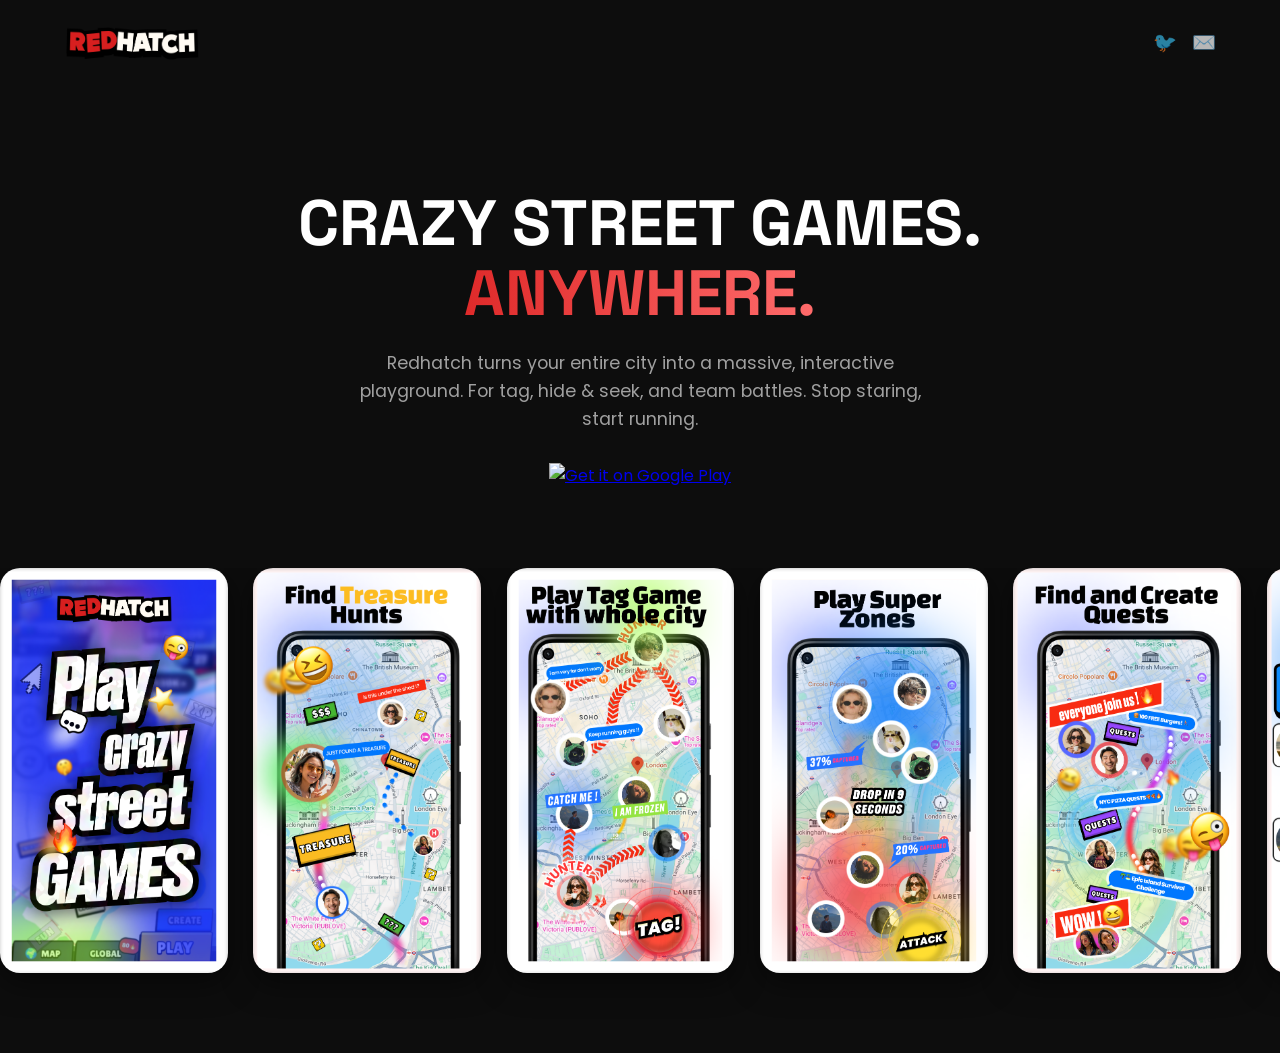
==== index.html @ 0e88480d "better" ====
<!DOCTYPE html>
<html lang="en">
<head>
  <meta charset="UTF-8">
  <meta name="viewport" content="width=device-width, initial-scale=1.0">
  
  <title>Redhatch: Grand Street MMORPG</title>
  <meta name="description" content="Redhatch turns your entire city into a massive, interactive playground. The ultimate Grand Street MMORPG for tag, hide & seek, and team battles.">
  
  <link rel="icon" type="image/png" href="logo.png">
  <link rel="stylesheet" href="style.css">
  
  <link href="https://fonts.googleapis.com/css2?family=Poppins:wght@600;800&family=Space+Grotesk:wght@700&display=swap" rel="stylesheet">
</head>
<body>

  <nav class="navbar">
    <a href="/" class="logo">
      <img src="top-logo.png" alt="Redhatch Logo" class="brand-logo">
    </a>
    <div class="nav-icons">
        <span>🐦</span> <span>✉️</span>
    </div>
  </nav>

  <header class="hero">
    <h1>CRAZY STREET GAMES.<br><span>ANYWHERE.</span></h1>
    <p>Redhatch turns your entire city into a massive, interactive playground. For tag, hide & seek, and team battles. Stop staring, start running.</p>
    
    <div class="cta-container">
      <a href="https://play.google.com/store/apps/details?id=cloud.blamegame.android" target="_blank" class="play-store-link">
        <img src="https://play.google.com/intl/en_us/badges/static/images/badges/en_badge_web_generic.png" alt="Get it on Google Play" class="play-store-img">
      </a>
    </div>
  </header>

  <section class="features-row-container">
    <div class="features-row">
      <img src="screenshot1.png" alt="Feature 1" class="app-card-img">
      <img src="screenshot2.png" alt="Feature 2" class="app-card-img">
      <img src="screenshot3.png" alt="Feature 3" class="app-card-img">
      <img src="screenshot4.png" alt="Feature 4" class="app-card-img">
      <img src="screenshot5.png" alt="Feature 5" class="app-card-img">
      <img src="screenshot6.png" alt="Feature 6" class="app-card-img">
      <img src="screenshot7.png" alt="Feature 7" class="app-card-img">
    </div>
  </section>

</body>
</html>
---- style.css ----
/* Base Styles */
body {
  margin: 0;
  padding: 0;
  font-family: "Poppins", sans-serif;
  background-color: #0d0d0d;
  color: #ffffff;
  overflow-x: hidden;
}

/* Navbar */
.navbar {
  display: flex;
  justify-content: space-between;
  align-items: center;
  padding: 20px 5%;
  max-width: 1200px;
  margin: 0 auto;
}

.logo {
  display: block;
  text-decoration: none;
}

.brand-logo {
  height: 45px; 
  width: auto;  
  display: block;
}

.nav-icons {
    display: flex;
    gap: 15px;
    opacity: 0.7;
    font-size: 1.2rem;
}

/* Hero Section */
.hero {
  text-align: center;
  padding: 60px 5% 40px; 
  max-width: 800px;
  margin: 0 auto;
}

.hero h1 {
  font-family: 'Space Grotesk', sans-serif;
  font-size: clamp(2rem, 5vw, 4rem); 
  line-height: 1.1;
  margin-bottom: 20px;
  text-transform: uppercase;
}

.hero h1 span {
  background: linear-gradient(90deg, #df2a2a, #ff6b6b);
  -webkit-background-clip: text;
  -webkit-text-fill-color: transparent;
}

.hero p {
  font-size: 1.1rem;
  color: #a0a0a0;
  line-height: 1.6;
  margin-bottom: 30px;
  max-width: 600px;
  margin-left: auto;
  margin-right: auto;
}

/* Play Store Button */
.play-store-link {
  display: inline-block;
}

.play-store-img {
  height: 65px; /* Slightly larger to account for the built-in padding on the Google PNG */
  width: auto;
  transition: transform 0.2s ease;
  display: block;
}

.play-store-link:hover .play-store-img {
  transform: scale(1.05);
}

/* --- FLUSH LEFT ROW CONTAINER --- */
.features-row-container {
  width: 100vw;
  padding-bottom: 80px;
  overflow-x: auto;
  -webkit-overflow-scrolling: touch; 
}

/* The horizontal track */
.features-row {
  display: flex;
  flex-wrap: nowrap; 
  align-items: center; 
  gap: clamp(15px, 2vw, 30px); 
  padding: 0 20px 0 0; 
  width: fit-content; 
  margin: 0; 
}

/* Dynamic Image Scaling */
.app-card-img {
  height: clamp(280px, 45vh, 500px); 
  width: auto; 
  flex-shrink: 0; 
  display: block;
  border-radius: 20px; 
  object-fit: contain; 
  transition: transform 0.2s ease;
  cursor: pointer;
  box-shadow: 0 10px 30px rgba(0, 0, 0, 0.5);
}

.app-card-img:hover {
  transform: translateY(-5px); 
}

/* Mobile Adjustments */
@media (max-width: 768px) {
  .brand-logo {
    height: 42px; /* FIX: Much larger on mobile so it stays highly visible */
  }
  .hero {
    padding: 40px 5% 30px;
  }
  .play-store-img {
    height: 55px; /* Keeps the button large and legible on phones */
  }
}
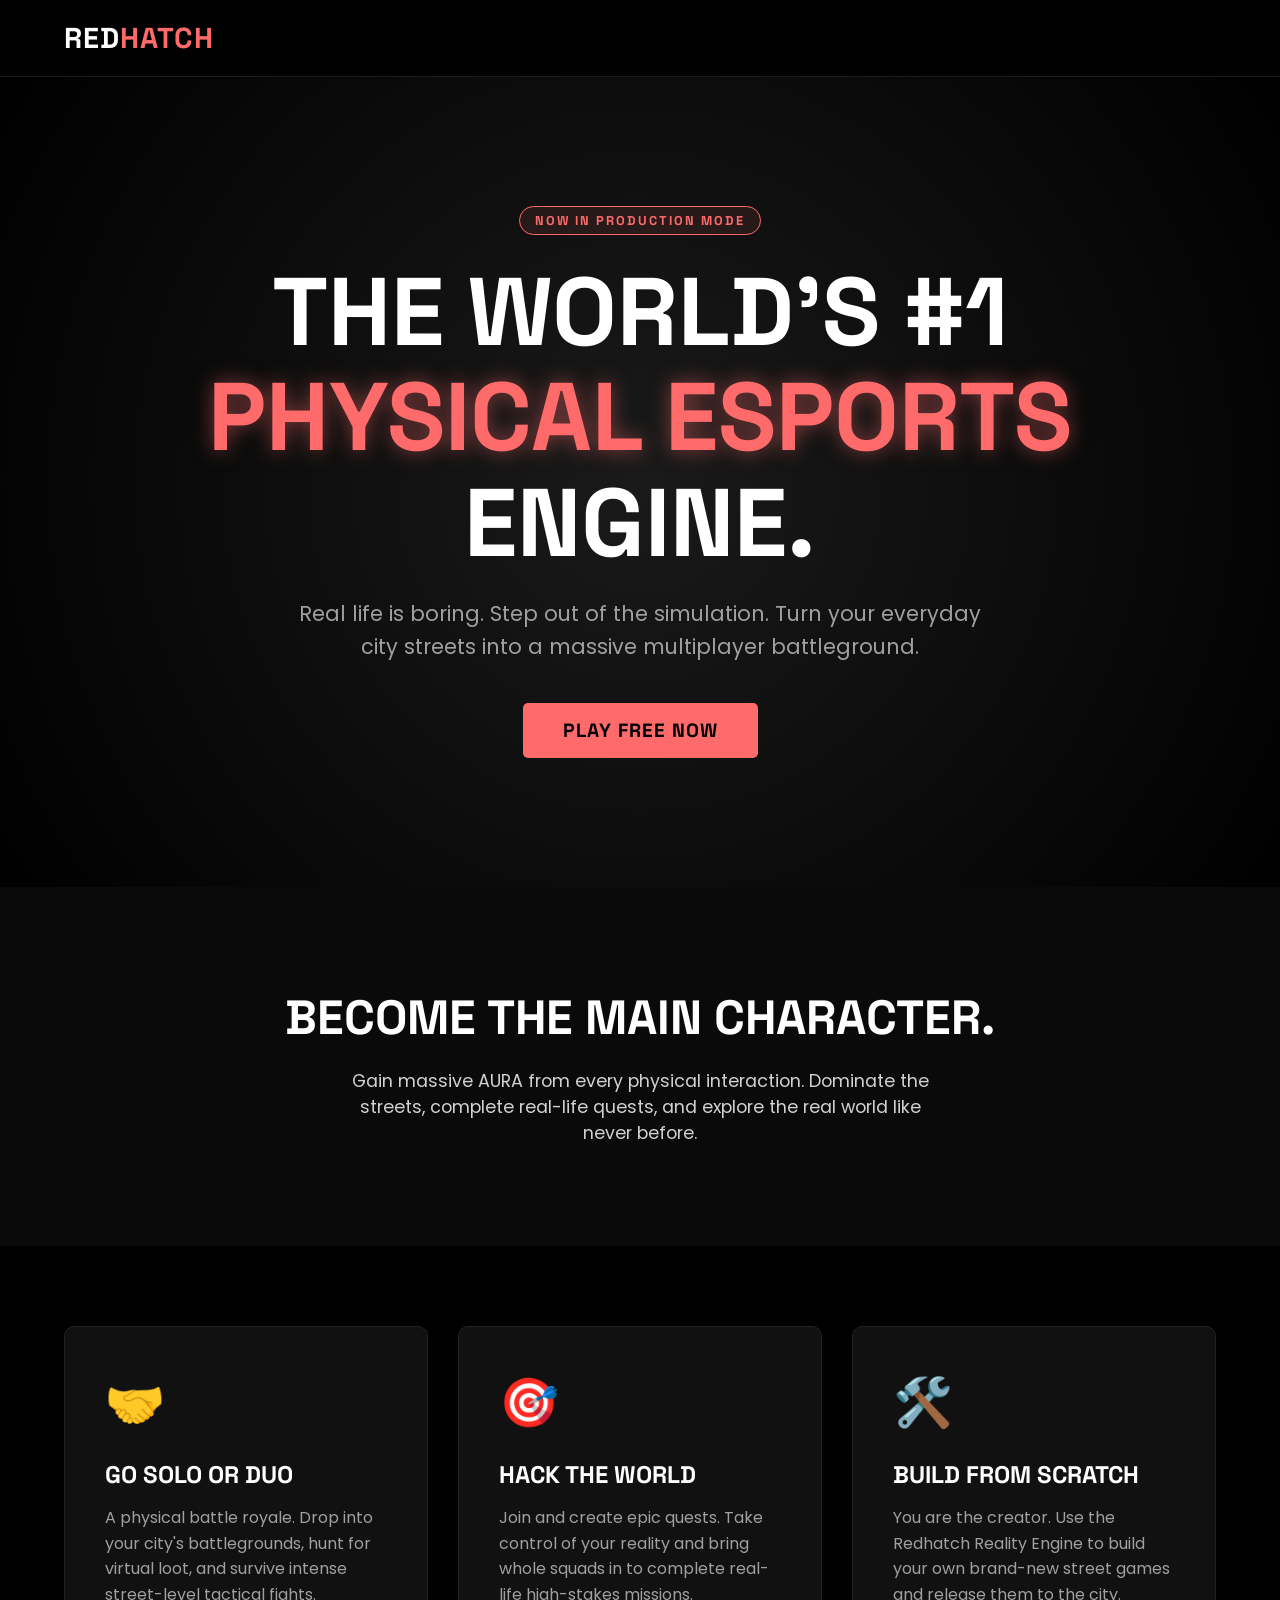
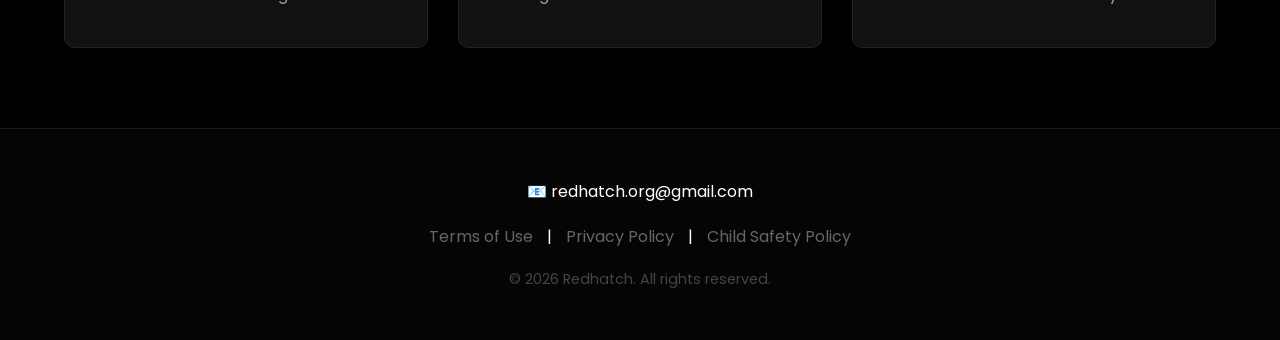
==== commit 8d779d09: "updated stuff" ====
--- a/index.html
+++ b/index.html
@@ -3,48 +3,79 @@
 <head>
   <meta charset="UTF-8">
   <meta name="viewport" content="width=device-width, initial-scale=1.0">
-  
-  <title>Redhatch: Grand Street MMORPG</title>
-  <meta name="description" content="Redhatch turns your entire city into a massive, interactive playground. The ultimate Grand Street MMORPG for tag, hide & seek, and team battles.">
-  
+  <title>Redhatch | The #1 Physical Esports Engine</title>
   <link rel="icon" type="image/png" href="logo.png">
   <link rel="stylesheet" href="style.css">
-  
-  <link href="https://fonts.googleapis.com/css2?family=Poppins:wght@600;800&family=Space+Grotesk:wght@700&display=swap" rel="stylesheet">
+  <link href="https://fonts.googleapis.com/css2?family=Poppins:wght@400;600;800&family=Space+Grotesk:wght@700;800&display=swap" rel="stylesheet">
 </head>
 <body>
 
+  <!-- Navigation -->
   <nav class="navbar">
-    <a href="/" class="logo">
-      <img src="top-logo.png" alt="Redhatch Logo" class="brand-logo">
+    <a href="index.html" class="logo">
+      RED<span>HATCH</span>
+      <!-- <img src="top-logo.png" alt="Redhatch Logo" class="brand-logo"> -->
     </a>
-    <div class="nav-icons">
-        <span>🐦</span> <span>✉️</span>
-    </div>
   </nav>
 
-  <header class="hero">
-    <h1>CRAZY STREET GAMES.<br><span>ANYWHERE.</span></h1>
-    <p>Redhatch turns your entire city into a massive, interactive playground. For tag, hide & seek, and team battles. Stop staring, start running.</p>
-    
-    <div class="cta-container">
-      <a href="https://play.google.com/store/apps/details?id=cloud.blamegame.android" target="_blank" class="play-store-link">
-        <img src="https://play.google.com/intl/en_us/badges/static/images/badges/en_badge_web_generic.png" alt="Get it on Google Play" class="play-store-img">
-      </a>
+  <!-- HERO SECTION: Massive Impact -->
+  <header class="hero-section">
+    <div class="hero-content">
+      <div class="badge">NOW IN PRODUCTION MODE</div>
+      <h1 class="glitch-text">THE WORLD'S #1<br><span class="highlight">PHYSICAL ESPORTS</span> ENGINE.</h1>
+      <p class="hero-subtext">Real life is boring. Step out of the simulation. Turn your everyday city streets into a massive multiplayer battleground.</p>
+      
+      <div class="cta-group">
+        <a href="#download" class="btn-primary">PLAY FREE NOW</a>
+      </div>
     </div>
   </header>
 
-  <section class="features-row-container">
-    <div class="features-row">
-      <img src="screenshot1.png" alt="Feature 1" class="app-card-img">
-      <img src="screenshot2.png" alt="Feature 2" class="app-card-img">
-      <img src="screenshot3.png" alt="Feature 3" class="app-card-img">
-      <img src="screenshot4.png" alt="Feature 4" class="app-card-img">
-      <img src="screenshot5.png" alt="Feature 5" class="app-card-img">
-      <img src="screenshot6.png" alt="Feature 6" class="app-card-img">
-      <img src="screenshot7.png" alt="Feature 7" class="app-card-img">
+  <!-- THE HOOK: Main Character Energy -->
+  <section class="aura-section">
+    <div class="container">
+      <h2>BECOME THE MAIN CHARACTER.</h2>
+      <p>Gain massive AURA from every physical interaction. Dominate the streets, complete real-life quests, and explore the real world like never before.</p>
     </div>
   </section>
 
+  <!-- FEATURES GRID -->
+  <section class="features-section">
+    <div class="container grid-layout">
+      
+      <div class="feature-card">
+        <div class="icon">🤝</div>
+        <h3>GO SOLO OR DUO</h3>
+        <p>A physical battle royale. Drop into your city's battlegrounds, hunt for virtual loot, and survive intense street-level tactical fights.</p>
+      </div>
+
+      <div class="feature-card">
+        <div class="icon">🎯</div>
+        <h3>HACK THE WORLD</h3>
+        <p>Join and create epic quests. Take control of your reality and bring whole squads in to complete real-life high-stakes missions.</p>
+      </div>
+
+      <div class="feature-card">
+        <div class="icon">🛠️</div>
+        <h3>BUILD FROM SCRATCH</h3>
+        <p>You are the creator. Use the Redhatch Reality Engine to build your own brand-new street games and release them to the city.</p>
+      </div>
+
+    </div>
+  </section>
+  
+  <!-- Footer -->
+  <footer class="site-footer">
+    <div class="container">
+      <p>📧 redhatch.org@gmail.com</p>
+      <div class="footer-links">
+        <a href="terms.html">Terms of Use</a> | 
+        <a href="privacy.html">Privacy Policy</a> | 
+        <a href="csae.html">Child Safety Policy</a>
+      </div>
+      <p class="copyright">© 2026 Redhatch. All rights reserved.</p>
+    </div>
+  </footer>
+
 </body>
 </html>
--- a/style.css
+++ b/style.css
@@ -1,134 +1,262 @@
-/* Base Styles */
-body {
+/* --- GLOBAL RESETS & FONTS --- */
+* {
   margin: 0;
   padding: 0;
-  font-family: "Poppins", sans-serif;
-  background-color: #0d0d0d;
-  color: #ffffff;
+  box-sizing: border-box;
+}
+
+body {
+  background-color: #050505;
+  color: #fff;
+  font-family: 'Poppins', sans-serif;
   overflow-x: hidden;
 }
 
-/* Navbar */
+.container {
+  max-width: 1200px;
+  margin: 0 auto;
+}
+
+/* --- NAVBAR --- */
 .navbar {
+  padding: 20px 5%;
   display: flex;
   justify-content: space-between;
   align-items: center;
-  padding: 20px 5%;
-  max-width: 1200px;
+  background: #000;
+  border-bottom: 1px solid #1a1a1a;
+}
+
+.logo {
+  color: #fff;
+  font-size: 1.8rem;
+  font-family: 'Space Grotesk', sans-serif;
+  text-decoration: none;
+  font-weight: 800;
+  letter-spacing: 1px;
+}
+
+.logo span {
+  color: #ff6b6b;
+}
+
+/* --- HERO SECTION --- */
+.hero-section {
+  min-height: 90vh;
+  display: flex;
+  align-items: center;
+  justify-content: center;
+  text-align: center;
+  padding: 60px 5%;
+  background: radial-gradient(circle at center, #1a1a1a 0%, #000000 100%);
+}
+
+.badge {
+  display: inline-block;
+  background: rgba(255, 107, 107, 0.1);
+  color: #ff6b6b;
+  border: 1px solid #ff6b6b;
+  padding: 5px 15px;
+  border-radius: 50px;
+  font-size: 0.8rem;
+  font-family: 'Space Grotesk', sans-serif;
+  letter-spacing: 2px;
+  margin-bottom: 25px;
+  font-weight: 700;
+}
+
+.glitch-text {
+  font-family: 'Space Grotesk', sans-serif;
+  font-size: clamp(3rem, 8vw, 6rem);
+  font-weight: 800;
+  color: #ffffff;
+  line-height: 1.1;
+  margin-bottom: 20px;
+  text-transform: uppercase;
+}
+
+.highlight {
+  color: #ff6b6b;
+  text-shadow: 0 0 20px rgba(255, 107, 107, 0.5);
+}
+
+.hero-subtext {
+  font-size: clamp(1rem, 2vw, 1.3rem);
+  color: #a0a0a0;
+  max-width: 700px;
+  margin: 0 auto 40px auto;
+  line-height: 1.6;
+}
+
+/* --- BUTTONS --- */
+.btn-primary {
+  display: inline-block;
+  background: #ff6b6b;
+  color: #000;
+  font-family: 'Space Grotesk', sans-serif;
+  font-weight: 800;
+  font-size: 1.2rem;
+  padding: 15px 40px;
+  text-decoration: none;
+  border-radius: 5px;
+  transition: all 0.3s ease;
+  text-transform: uppercase;
+  letter-spacing: 1px;
+}
+
+.btn-primary:hover {
+  background: #fff;
+  transform: translateY(-3px);
+  box-shadow: 0 10px 20px rgba(255, 107, 107, 0.3);
+}
+
+/* --- AURA SECTION --- */
+.aura-section {
+  text-align: center;
+  padding: 100px 5%;
+  background: #0a0a0a;
+}
+
+.aura-section h2 {
+  font-family: 'Space Grotesk', sans-serif;
+  font-size: clamp(2rem, 4vw, 3rem);
+  color: #fff;
+  margin-bottom: 20px;
+}
+
+.aura-section p {
+  color: #d1d1d1;
+  max-width: 600px;
   margin: 0 auto;
-}
-
-.logo {
-  display: block;
-  text-decoration: none;
-}
-
-.brand-logo {
-  height: 45px; 
-  width: auto;  
-  display: block;
-}
-
-.nav-icons {
-    display: flex;
-    gap: 15px;
-    opacity: 0.7;
-    font-size: 1.2rem;
-}
-
-/* Hero Section */
-.hero {
+  font-size: 1.1rem;
+}
+
+/* --- FEATURES GRID --- */
+.features-section {
+  padding: 80px 5%;
+  background: #000;
+}
+
+.grid-layout {
+  display: grid;
+  grid-template-columns: repeat(auto-fit, minmax(300px, 1fr));
+  gap: 30px;
+}
+
+.feature-card {
+  background: #111;
+  border: 1px solid #222;
+  padding: 40px;
+  border-radius: 10px;
+  transition: border-color 0.3s ease;
+}
+
+.feature-card:hover {
+  border-color: #ff6b6b;
+}
+
+.feature-card .icon {
+  font-size: 3rem;
+  margin-bottom: 20px;
+}
+
+.feature-card h3 {
+  font-family: 'Space Grotesk', sans-serif;
+  color: #fff;
+  font-size: 1.5rem;
+  margin-bottom: 15px;
+}
+
+.feature-card p {
+  color: #a0a0a0;
+  line-height: 1.6;
+}
+
+/* --- FOOTER --- */
+.site-footer {
   text-align: center;
-  padding: 60px 5% 40px; 
+  padding: 50px 5%;
+  background: #050505;
+  border-top: 1px solid #1a1a1a;
+}
+
+.footer-links {
+  margin: 20px 0;
+}
+
+.footer-links a {
+  color: #666;
+  text-decoration: none;
+  margin: 0 10px;
+  transition: color 0.3s ease;
+}
+
+.footer-links a:hover {
+  color: #ff6b6b;
+}
+
+.copyright {
+  color: #444;
+  font-size: 0.9rem;
+}
+
+/* --- LEGAL PAGES SPECIFIC CSS --- */
+.legal-container {
   max-width: 800px;
   margin: 0 auto;
-}
-
-.hero h1 {
-  font-family: 'Space Grotesk', sans-serif;
-  font-size: clamp(2rem, 5vw, 4rem); 
-  line-height: 1.1;
-  margin-bottom: 20px;
-  text-transform: uppercase;
-}
-
-.hero h1 span {
-  background: linear-gradient(90deg, #df2a2a, #ff6b6b);
-  -webkit-background-clip: text;
-  -webkit-text-fill-color: transparent;
-}
-
-.hero p {
-  font-size: 1.1rem;
-  color: #a0a0a0;
-  line-height: 1.6;
+  padding: 60px 5% 100px;
+  color: #d1d1d1;
+  line-height: 1.8;
+}
+
+.legal-container h1 {
+  color: #ffffff;
+  font-family: 'Space Grotesk', sans-serif;
+  font-size: clamp(1.8rem, 4vw, 2.5rem);
+  margin-bottom: 5px;
+}
+
+.legal-container .last-updated {
+  color: #ff6b6b;
+  font-size: 0.9rem;
+  margin-bottom: 40px;
+  font-weight: 600;
+}
+
+.legal-container h2 {
+  color: #ffffff;
+  font-size: 1.5rem;
+  margin-top: 40px;
+  margin-bottom: 15px;
+  border-bottom: 1px solid #222;
+  padding-bottom: 10px;
+}
+
+.legal-container h3 {
+  color: #ffffff;
+  font-size: 1.2rem;
+  margin-top: 25px;
+  margin-bottom: 10px;
+}
+
+.legal-container p {
+  margin-bottom: 20px;
+}
+
+.legal-container ul {
   margin-bottom: 30px;
-  max-width: 600px;
-  margin-left: auto;
-  margin-right: auto;
-}
-
-/* Play Store Button */
-.play-store-link {
-  display: inline-block;
-}
-
-.play-store-img {
-  height: 65px; /* Slightly larger to account for the built-in padding on the Google PNG */
-  width: auto;
-  transition: transform 0.2s ease;
-  display: block;
-}
-
-.play-store-link:hover .play-store-img {
-  transform: scale(1.05);
-}
-
-/* --- FLUSH LEFT ROW CONTAINER --- */
-.features-row-container {
-  width: 100vw;
-  padding-bottom: 80px;
-  overflow-x: auto;
-  -webkit-overflow-scrolling: touch; 
-}
-
-/* The horizontal track */
-.features-row {
-  display: flex;
-  flex-wrap: nowrap; 
-  align-items: center; 
-  gap: clamp(15px, 2vw, 30px); 
-  padding: 0 20px 0 0; 
-  width: fit-content; 
-  margin: 0; 
-}
-
-/* Dynamic Image Scaling */
-.app-card-img {
-  height: clamp(280px, 45vh, 500px); 
-  width: auto; 
-  flex-shrink: 0; 
-  display: block;
-  border-radius: 20px; 
-  object-fit: contain; 
-  transition: transform 0.2s ease;
-  cursor: pointer;
-  box-shadow: 0 10px 30px rgba(0, 0, 0, 0.5);
-}
-
-.app-card-img:hover {
-  transform: translateY(-5px); 
-}
-
-/* Mobile Adjustments */
-@media (max-width: 768px) {
-  .brand-logo {
-    height: 42px; /* FIX: Much larger on mobile so it stays highly visible */
-  }
-  .hero {
-    padding: 40px 5% 30px;
-  }
-  .play-store-img {
-    height: 55px; /* Keeps the button large and legible on phones */
-  }
+  padding-left: 20px;
+}
+
+.legal-container li {
+  margin-bottom: 10px;
+}
+
+.legal-container a {
+  color: #ff6b6b;
+  text-decoration: none;
+}
+
+.legal-container a:hover {
+  text-decoration: underline;
 }
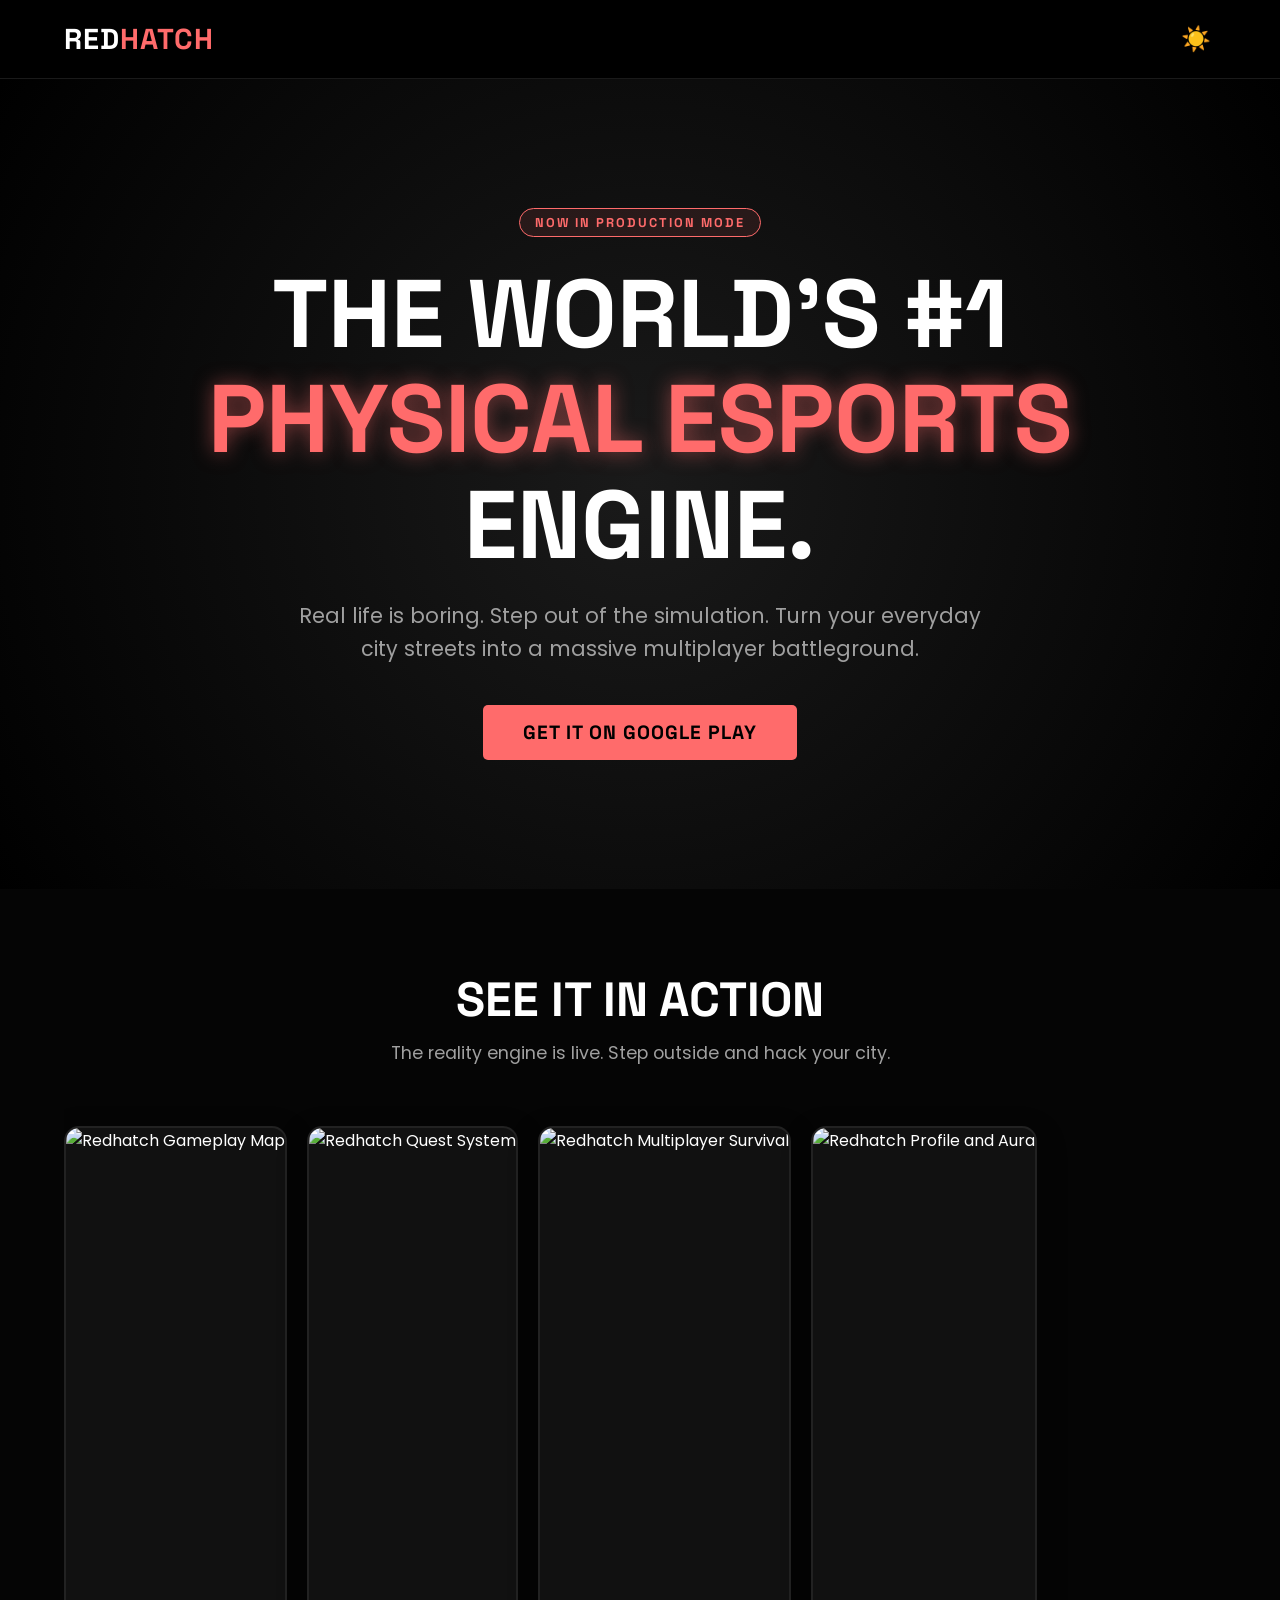
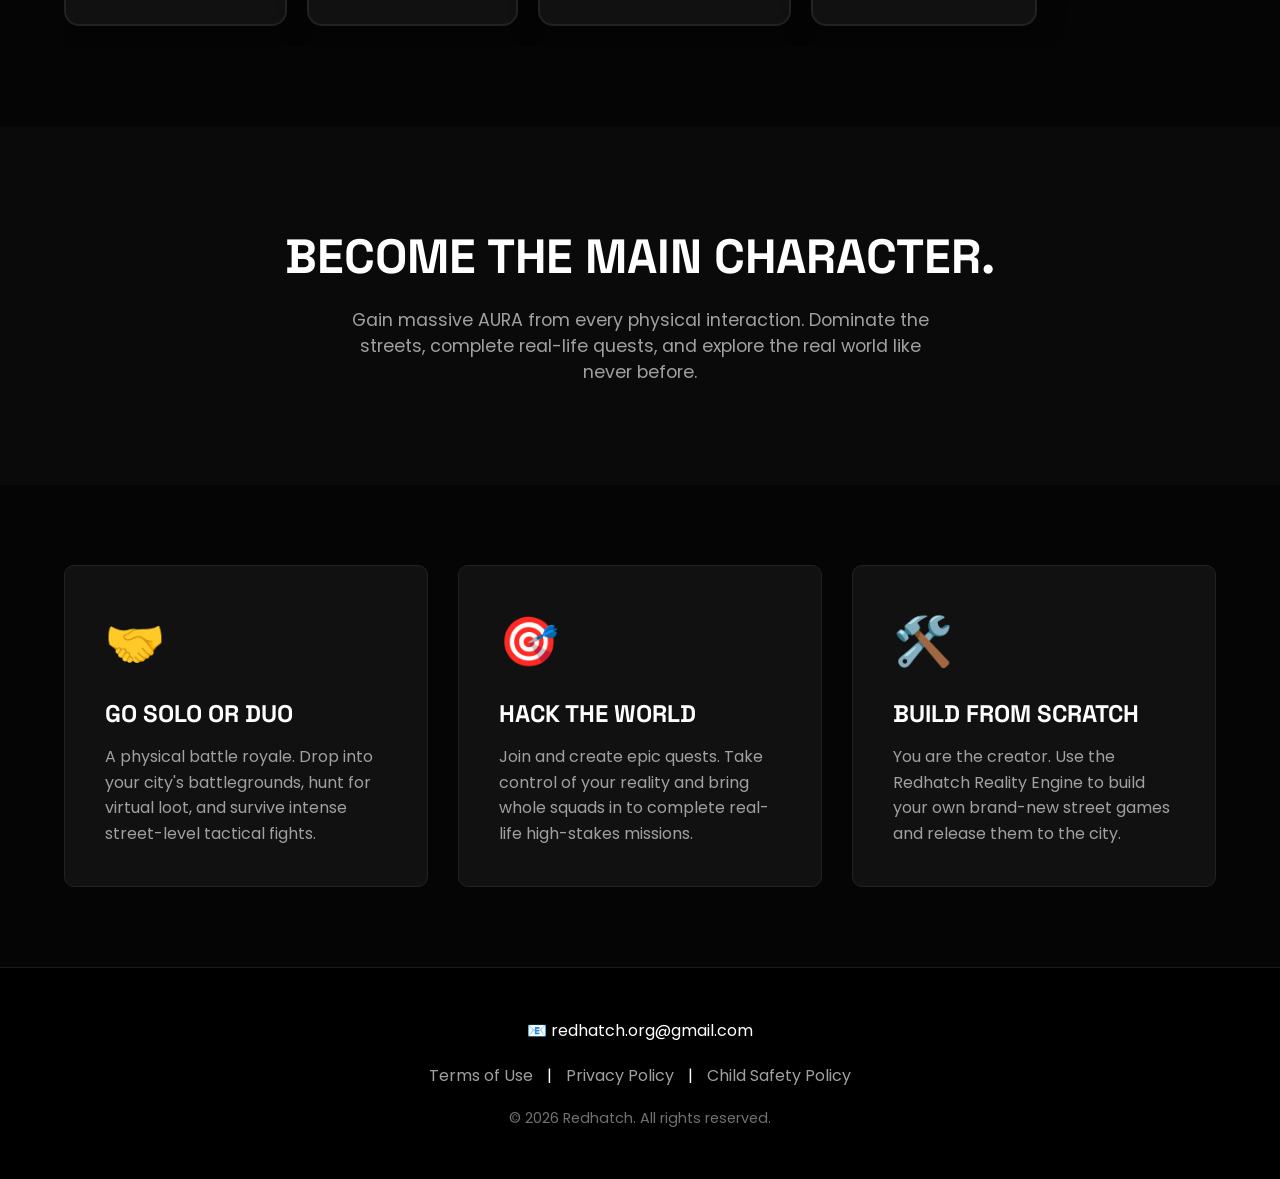
==== commit aa653edc: "more updates" ====
--- a/index.html
+++ b/index.html
@@ -14,11 +14,11 @@
   <nav class="navbar">
     <a href="index.html" class="logo">
       RED<span>HATCH</span>
-      <!-- <img src="top-logo.png" alt="Redhatch Logo" class="brand-logo"> -->
     </a>
+    <button id="theme-toggle" class="theme-btn">☀️</button>
   </nav>
 
-  <!-- HERO SECTION: Massive Impact -->
+  <!-- HERO SECTION -->
   <header class="hero-section">
     <div class="hero-content">
       <div class="badge">NOW IN PRODUCTION MODE</div>
@@ -26,12 +26,28 @@
       <p class="hero-subtext">Real life is boring. Step out of the simulation. Turn your everyday city streets into a massive multiplayer battleground.</p>
       
       <div class="cta-group">
-        <a href="#download" class="btn-primary">PLAY FREE NOW</a>
+        <!-- PUT YOUR ACTUAL GOOGLE PLAY LINK IN THE HREF BELOW -->
+        <a href="https://play.google.com/store/apps/details?id=com.your.packagename" target="_blank" class="btn-primary">GET IT ON GOOGLE PLAY</a>
       </div>
     </div>
   </header>
 
-  <!-- THE HOOK: Main Character Energy -->
+  <!-- APP SCREENSHOTS SECTION -->
+  <section class="screenshots-section">
+    <div class="container">
+      <h2>SEE IT IN ACTION</h2>
+      <p class="section-desc">The reality engine is live. Step outside and hack your city.</p>
+      <div class="screenshot-gallery">
+        <!-- REPLACE THESE SRC LINKS WITH YOUR ACTUAL SCREENSHOT IMAGES -->
+        <img src="screenshot1.jpg" alt="Redhatch Gameplay Map" class="screenshot-img">
+        <img src="screenshot2.jpg" alt="Redhatch Quest System" class="screenshot-img">
+        <img src="screenshot3.jpg" alt="Redhatch Multiplayer Survival" class="screenshot-img">
+        <img src="screenshot4.jpg" alt="Redhatch Profile and Aura" class="screenshot-img">
+      </div>
+    </div>
+  </section>
+
+  <!-- THE HOOK -->
   <section class="aura-section">
     <div class="container">
       <h2>BECOME THE MAIN CHARACTER.</h2>
@@ -42,25 +58,21 @@
   <!-- FEATURES GRID -->
   <section class="features-section">
     <div class="container grid-layout">
-      
       <div class="feature-card">
         <div class="icon">🤝</div>
         <h3>GO SOLO OR DUO</h3>
         <p>A physical battle royale. Drop into your city's battlegrounds, hunt for virtual loot, and survive intense street-level tactical fights.</p>
       </div>
-
       <div class="feature-card">
         <div class="icon">🎯</div>
         <h3>HACK THE WORLD</h3>
         <p>Join and create epic quests. Take control of your reality and bring whole squads in to complete real-life high-stakes missions.</p>
       </div>
-
       <div class="feature-card">
         <div class="icon">🛠️</div>
         <h3>BUILD FROM SCRATCH</h3>
         <p>You are the creator. Use the Redhatch Reality Engine to build your own brand-new street games and release them to the city.</p>
       </div>
-
     </div>
   </section>
   
@@ -77,5 +89,29 @@
     </div>
   </footer>
 
+  <!-- Light/Dark Mode Logic -->
+  <script>
+    const themeToggle = document.getElementById('theme-toggle');
+    const body = document.body;
+
+    // Check for saved theme preference
+    const currentTheme = localStorage.getItem('theme');
+    if (currentTheme === 'light') {
+      body.classList.add('light-mode');
+      themeToggle.textContent = '🌙';
+    }
+
+    themeToggle.addEventListener('click', () => {
+      body.classList.toggle('light-mode');
+      
+      if (body.classList.contains('light-mode')) {
+        localStorage.setItem('theme', 'light');
+        themeToggle.textContent = '🌙';
+      } else {
+        localStorage.setItem('theme', 'dark');
+        themeToggle.textContent = '☀️';
+      }
+    });
+  </script>
 </body>
 </html>
--- a/style.css
+++ b/style.css
@@ -1,3 +1,30 @@
+/* --- CSS VARIABLES (LIGHT/DARK MODE) --- */
+:root {
+  /* Default Dark Mode */
+  --bg-color: #050505;
+  --text-color: #ffffff;
+  --text-muted: #a0a0a0;
+  --nav-bg: #000000;
+  --border-color: #1a1a1a;
+  --card-bg: #111111;
+  --card-border: #222222;
+  --hero-bg: radial-gradient(circle at center, #1a1a1a 0%, #000000 100%);
+  --aura-bg: #0a0a0a;
+}
+
+body.light-mode {
+  /* Light Mode Overrides */
+  --bg-color: #f8f9fa;
+  --text-color: #111111;
+  --text-muted: #555555;
+  --nav-bg: #ffffff;
+  --border-color: #e0e0e0;
+  --card-bg: #ffffff;
+  --card-border: #d1d1d1;
+  --hero-bg: radial-gradient(circle at center, #ffffff 0%, #e9ecef 100%);
+  --aura-bg: #f1f3f5;
+}
+
 /* --- GLOBAL RESETS & FONTS --- */
 * {
   margin: 0;
@@ -6,10 +33,11 @@
 }
 
 body {
-  background-color: #050505;
-  color: #fff;
+  background-color: var(--bg-color);
+  color: var(--text-color);
   font-family: 'Poppins', sans-serif;
   overflow-x: hidden;
+  transition: background-color 0.3s ease, color 0.3s ease;
 }
 
 .container {
@@ -23,12 +51,13 @@
   display: flex;
   justify-content: space-between;
   align-items: center;
-  background: #000;
-  border-bottom: 1px solid #1a1a1a;
+  background: var(--nav-bg);
+  border-bottom: 1px solid var(--border-color);
+  transition: background-color 0.3s ease;
 }
 
 .logo {
-  color: #fff;
+  color: var(--text-color);
   font-size: 1.8rem;
   font-family: 'Space Grotesk', sans-serif;
   text-decoration: none;
@@ -38,6 +67,19 @@
 
 .logo span {
   color: #ff6b6b;
+}
+
+.theme-btn {
+  background: none;
+  border: none;
+  font-size: 1.5rem;
+  cursor: pointer;
+  padding: 5px;
+  transition: transform 0.2s;
+}
+
+.theme-btn:hover {
+  transform: scale(1.1);
 }
 
 /* --- HERO SECTION --- */
@@ -48,7 +90,8 @@
   justify-content: center;
   text-align: center;
   padding: 60px 5%;
-  background: radial-gradient(circle at center, #1a1a1a 0%, #000000 100%);
+  background: var(--hero-bg);
+  transition: background 0.3s ease;
 }
 
 .badge {
@@ -67,9 +110,9 @@
 
 .glitch-text {
   font-family: 'Space Grotesk', sans-serif;
-  font-size: clamp(3rem, 8vw, 6rem);
+  font-size: clamp(2.5rem, 8vw, 6rem);
   font-weight: 800;
-  color: #ffffff;
+  color: var(--text-color);
   line-height: 1.1;
   margin-bottom: 20px;
   text-transform: uppercase;
@@ -82,7 +125,7 @@
 
 .hero-subtext {
   font-size: clamp(1rem, 2vw, 1.3rem);
-  color: #a0a0a0;
+  color: var(--text-muted);
   max-width: 700px;
   margin: 0 auto 40px auto;
   line-height: 1.6;
@@ -105,27 +148,80 @@
 }
 
 .btn-primary:hover {
-  background: #fff;
+  background: #ff4757;
+  color: #fff;
   transform: translateY(-3px);
   box-shadow: 0 10px 20px rgba(255, 107, 107, 0.3);
+}
+
+/* --- SCREENSHOTS SECTION --- */
+.screenshots-section {
+  padding: 80px 5%;
+  background: var(--bg-color);
+  text-align: center;
+}
+
+.screenshots-section h2 {
+  font-family: 'Space Grotesk', sans-serif;
+  font-size: clamp(2rem, 4vw, 3rem);
+  color: var(--text-color);
+  margin-bottom: 10px;
+}
+
+.section-desc {
+  color: var(--text-muted);
+  margin-bottom: 40px;
+  font-size: 1.1rem;
+}
+
+.screenshot-gallery {
+  display: flex;
+  gap: 20px;
+  overflow-x: auto;
+  padding: 20px 0;
+  scrollbar-width: thin;
+  scrollbar-color: #ff6b6b var(--card-bg);
+}
+
+.screenshot-gallery::-webkit-scrollbar {
+  height: 8px;
+}
+.screenshot-gallery::-webkit-scrollbar-thumb {
+  background: #ff6b6b;
+  border-radius: 10px;
+}
+
+.screenshot-img {
+  height: 500px;
+  width: auto;
+  border-radius: 15px;
+  border: 2px solid var(--card-border);
+  box-shadow: 0 10px 30px rgba(0,0,0,0.3);
+  transition: transform 0.3s ease;
+  background-color: var(--card-bg); /* acts as a placeholder color if image is missing */
+}
+
+.screenshot-img:hover {
+  transform: scale(1.02);
 }
 
 /* --- AURA SECTION --- */
 .aura-section {
   text-align: center;
   padding: 100px 5%;
-  background: #0a0a0a;
+  background: var(--aura-bg);
+  transition: background 0.3s ease;
 }
 
 .aura-section h2 {
   font-family: 'Space Grotesk', sans-serif;
   font-size: clamp(2rem, 4vw, 3rem);
-  color: #fff;
+  color: var(--text-color);
   margin-bottom: 20px;
 }
 
 .aura-section p {
-  color: #d1d1d1;
+  color: var(--text-muted);
   max-width: 600px;
   margin: 0 auto;
   font-size: 1.1rem;
@@ -134,7 +230,7 @@
 /* --- FEATURES GRID --- */
 .features-section {
   padding: 80px 5%;
-  background: #000;
+  background: var(--bg-color);
 }
 
 .grid-layout {
@@ -144,15 +240,16 @@
 }
 
 .feature-card {
-  background: #111;
-  border: 1px solid #222;
+  background: var(--card-bg);
+  border: 1px solid var(--card-border);
   padding: 40px;
   border-radius: 10px;
-  transition: border-color 0.3s ease;
+  transition: border-color 0.3s ease, transform 0.3s ease;
 }
 
 .feature-card:hover {
   border-color: #ff6b6b;
+  transform: translateY(-5px);
 }
 
 .feature-card .icon {
@@ -162,13 +259,13 @@
 
 .feature-card h3 {
   font-family: 'Space Grotesk', sans-serif;
-  color: #fff;
+  color: var(--text-color);
   font-size: 1.5rem;
   margin-bottom: 15px;
 }
 
 .feature-card p {
-  color: #a0a0a0;
+  color: var(--text-muted);
   line-height: 1.6;
 }
 
@@ -176,8 +273,9 @@
 .site-footer {
   text-align: center;
   padding: 50px 5%;
-  background: #050505;
-  border-top: 1px solid #1a1a1a;
+  background: var(--nav-bg);
+  border-top: 1px solid var(--border-color);
+  transition: background 0.3s ease;
 }
 
 .footer-links {
@@ -185,7 +283,7 @@
 }
 
 .footer-links a {
-  color: #666;
+  color: var(--text-muted);
   text-decoration: none;
   margin: 0 10px;
   transition: color 0.3s ease;
@@ -196,8 +294,9 @@
 }
 
 .copyright {
-  color: #444;
+  color: var(--text-muted);
   font-size: 0.9rem;
+  opacity: 0.7;
 }
 
 /* --- LEGAL PAGES SPECIFIC CSS --- */
@@ -205,12 +304,15 @@
   max-width: 800px;
   margin: 0 auto;
   padding: 60px 5% 100px;
-  color: #d1d1d1;
+  color: var(--text-muted);
   line-height: 1.8;
 }
 
+.legal-container h1, .legal-container h2, .legal-container h3 {
+  color: var(--text-color);
+}
+
 .legal-container h1 {
-  color: #ffffff;
   font-family: 'Space Grotesk', sans-serif;
   font-size: clamp(1.8rem, 4vw, 2.5rem);
   margin-bottom: 5px;
@@ -224,39 +326,19 @@
 }
 
 .legal-container h2 {
-  color: #ffffff;
   font-size: 1.5rem;
   margin-top: 40px;
   margin-bottom: 15px;
-  border-bottom: 1px solid #222;
+  border-bottom: 1px solid var(--card-border);
   padding-bottom: 10px;
 }
 
-.legal-container h3 {
-  color: #ffffff;
-  font-size: 1.2rem;
-  margin-top: 25px;
-  margin-bottom: 10px;
-}
-
-.legal-container p {
-  margin-bottom: 20px;
-}
-
-.legal-container ul {
-  margin-bottom: 30px;
-  padding-left: 20px;
-}
-
-.legal-container li {
-  margin-bottom: 10px;
-}
+.legal-container p { margin-bottom: 20px; }
+.legal-container ul { margin-bottom: 30px; padding-left: 20px; }
+.legal-container li { margin-bottom: 10px; }
 
 .legal-container a {
   color: #ff6b6b;
   text-decoration: none;
 }
-
-.legal-container a:hover {
-  text-decoration: underline;
-}+.legal-container a:hover { text-decoration: underline; }
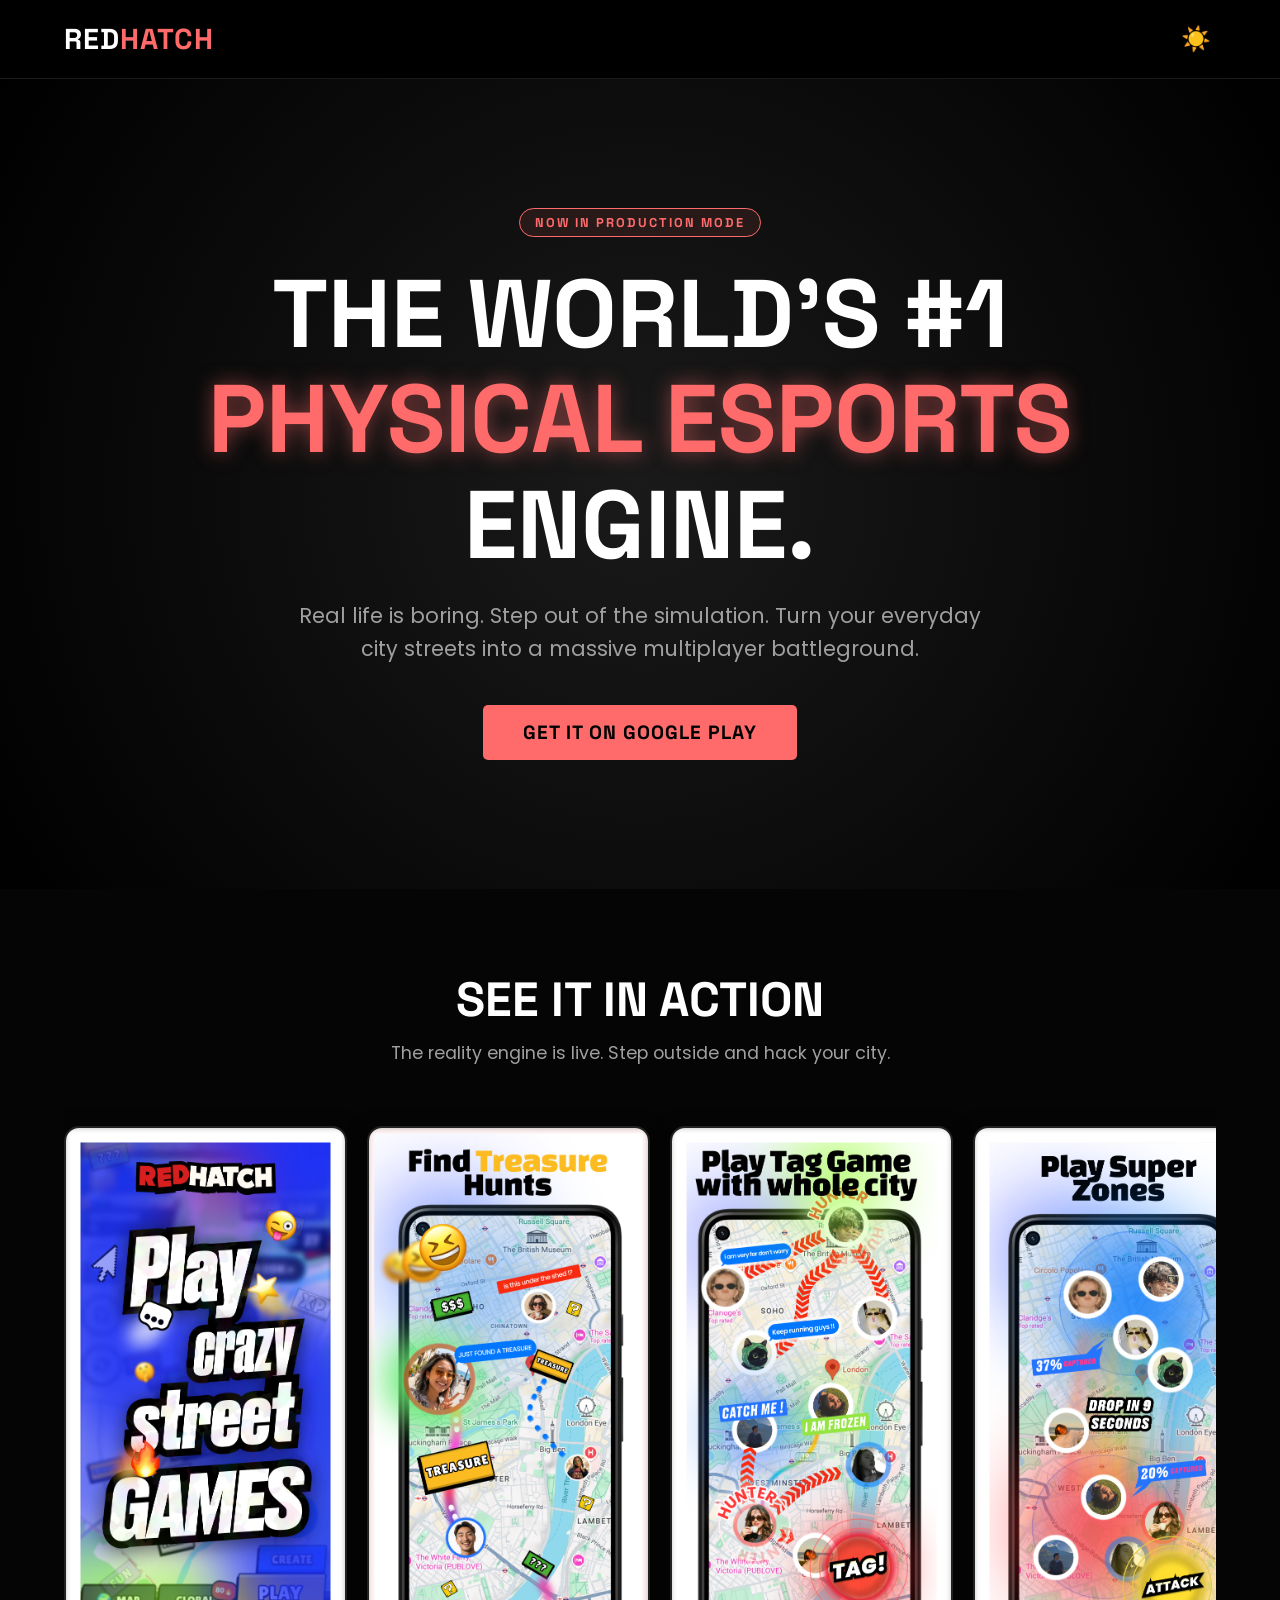
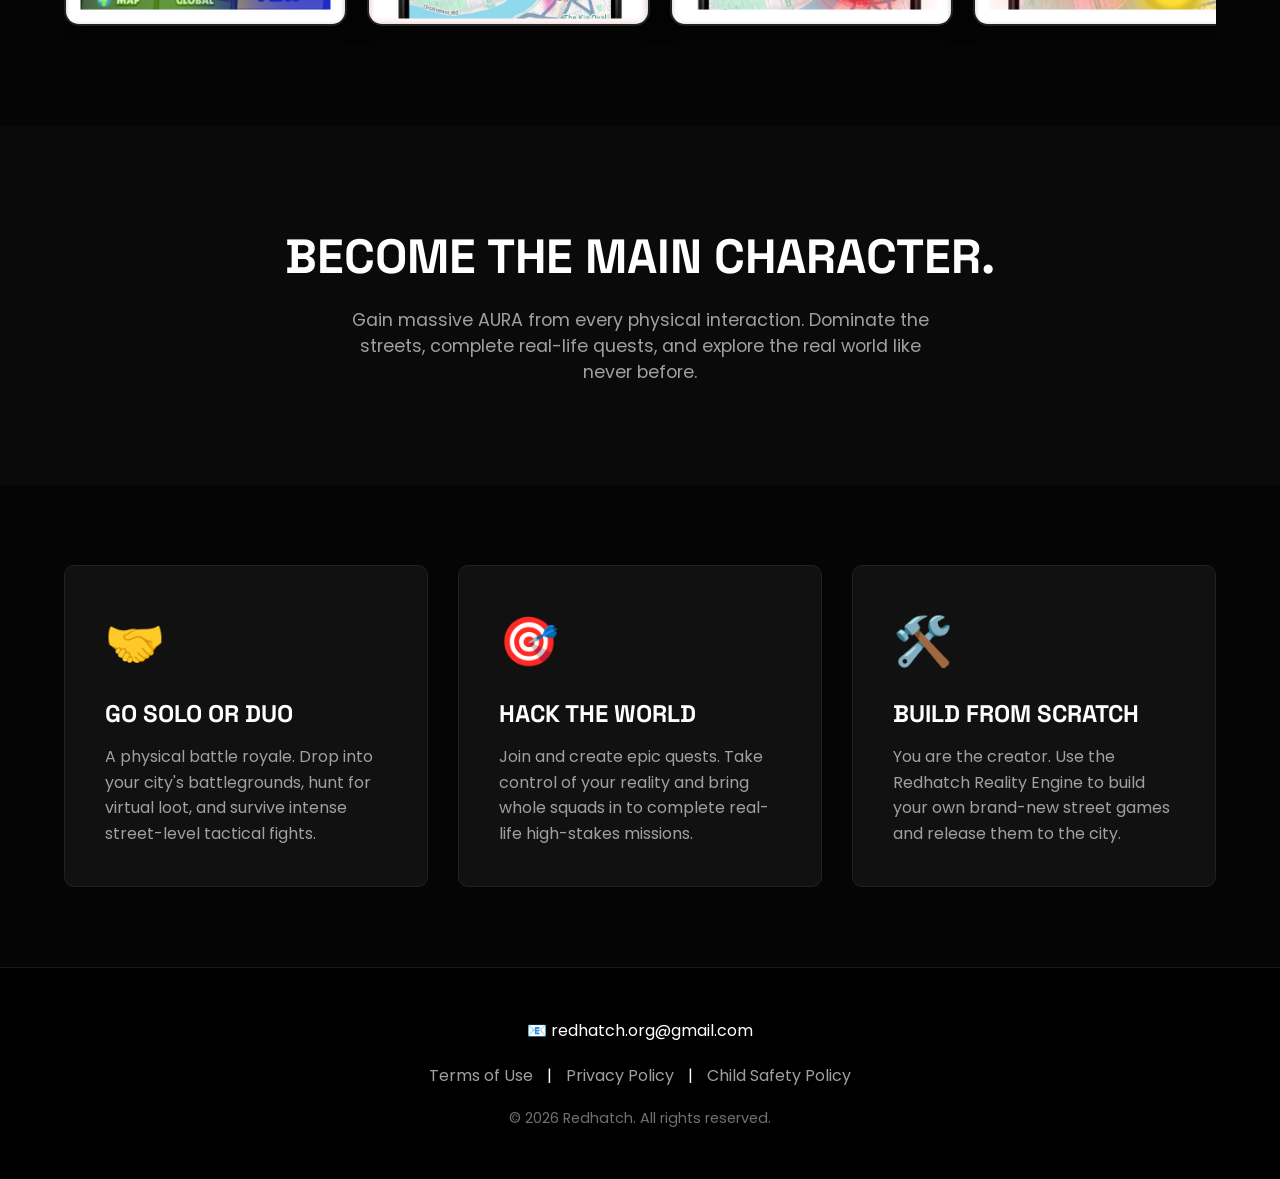
==== commit d159622c: "more updates" ====
--- a/index.html
+++ b/index.html
@@ -32,17 +32,19 @@
     </div>
   </header>
 
-  <!-- APP SCREENSHOTS SECTION -->
+ <!-- APP SCREENSHOTS SECTION -->
   <section class="screenshots-section">
     <div class="container">
       <h2>SEE IT IN ACTION</h2>
       <p class="section-desc">The reality engine is live. Step outside and hack your city.</p>
       <div class="screenshot-gallery">
-        <!-- REPLACE THESE SRC LINKS WITH YOUR ACTUAL SCREENSHOT IMAGES -->
-        <img src="screenshot1.jpg" alt="Redhatch Gameplay Map" class="screenshot-img">
-        <img src="screenshot2.jpg" alt="Redhatch Quest System" class="screenshot-img">
-        <img src="screenshot3.jpg" alt="Redhatch Multiplayer Survival" class="screenshot-img">
-        <img src="screenshot4.jpg" alt="Redhatch Profile and Aura" class="screenshot-img">
+        <img src="screenshot1.png" alt="Redhatch Gameplay 1" class="screenshot-img">
+        <img src="screenshot2.png" alt="Redhatch Gameplay 2" class="screenshot-img">
+        <img src="screenshot3.png" alt="Redhatch Gameplay 3" class="screenshot-img">
+        <img src="screenshot4.png" alt="Redhatch Gameplay 4" class="screenshot-img">
+        <img src="screenshot5.png" alt="Redhatch Gameplay 5" class="screenshot-img">
+        <img src="screenshot6.png" alt="Redhatch Gameplay 6" class="screenshot-img">
+        <img src="screenshot7.png" alt="Redhatch Gameplay 7" class="screenshot-img">
       </div>
     </div>
   </section>
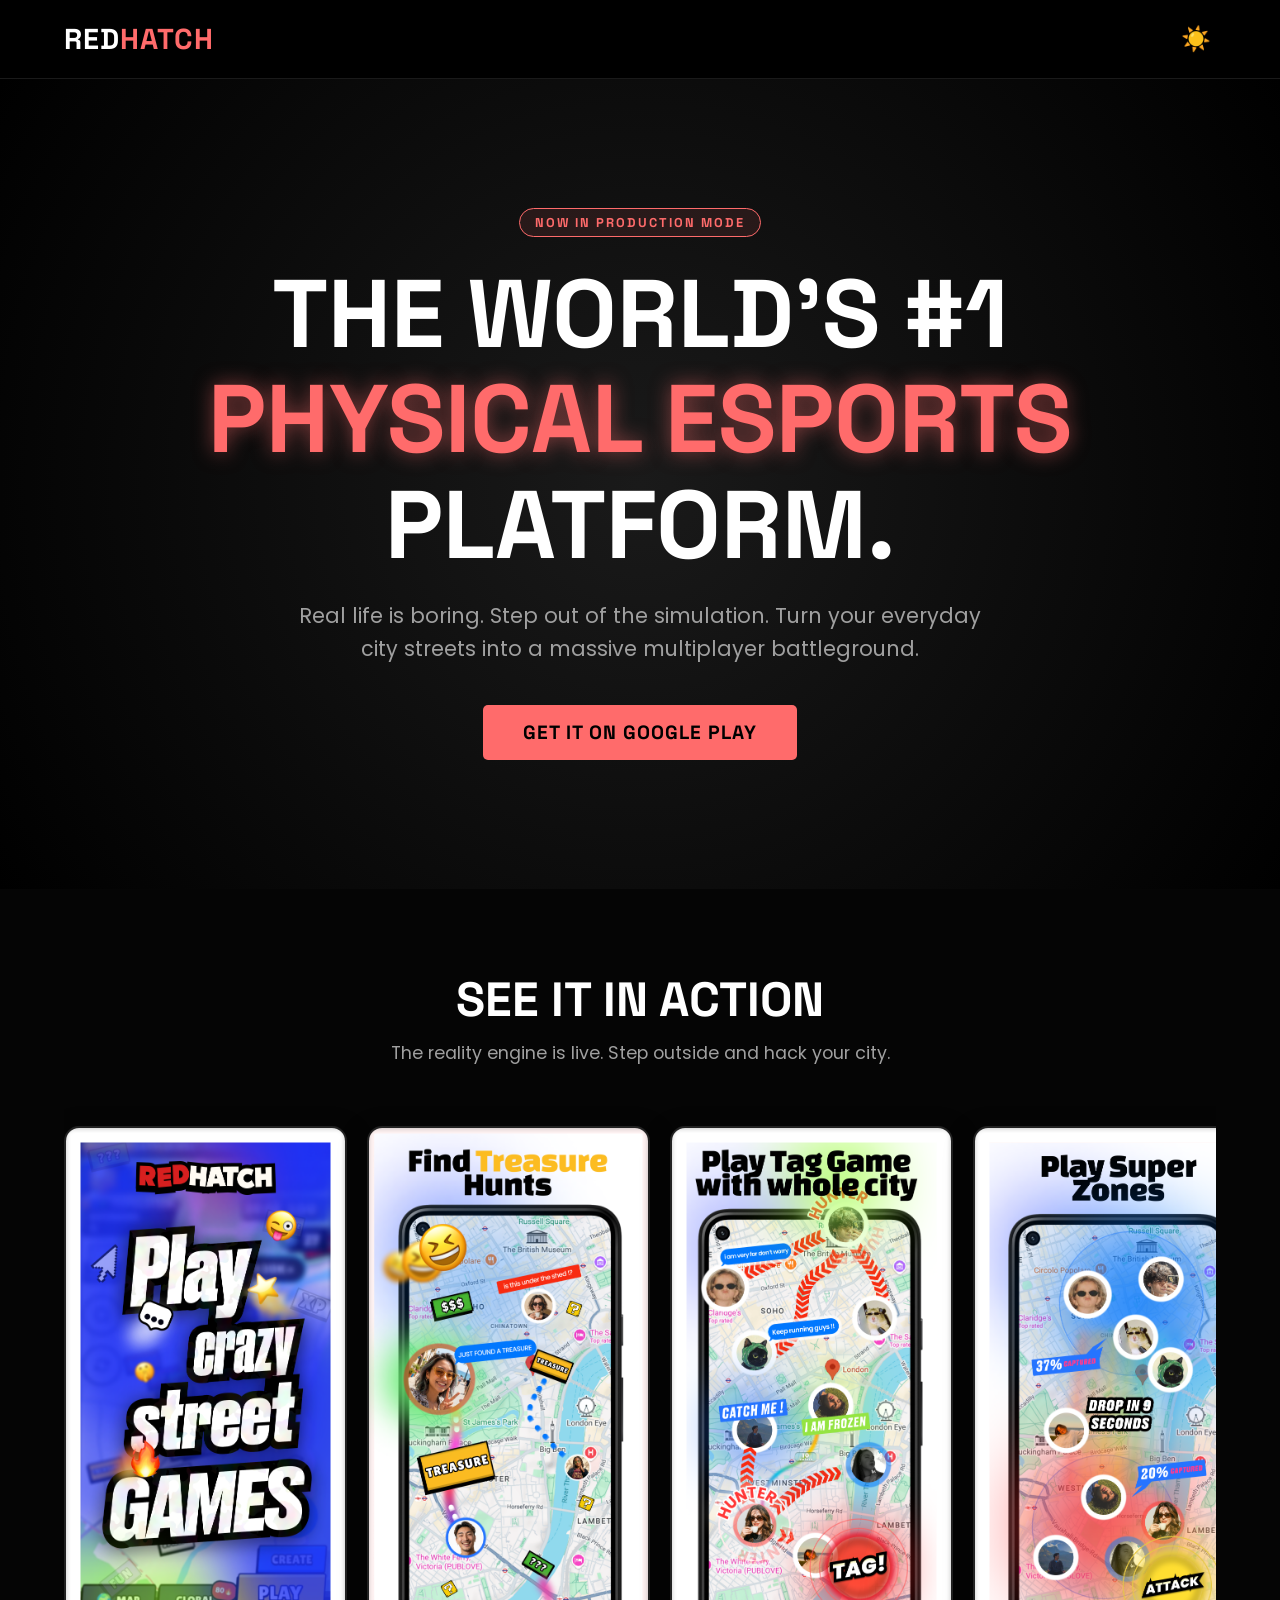
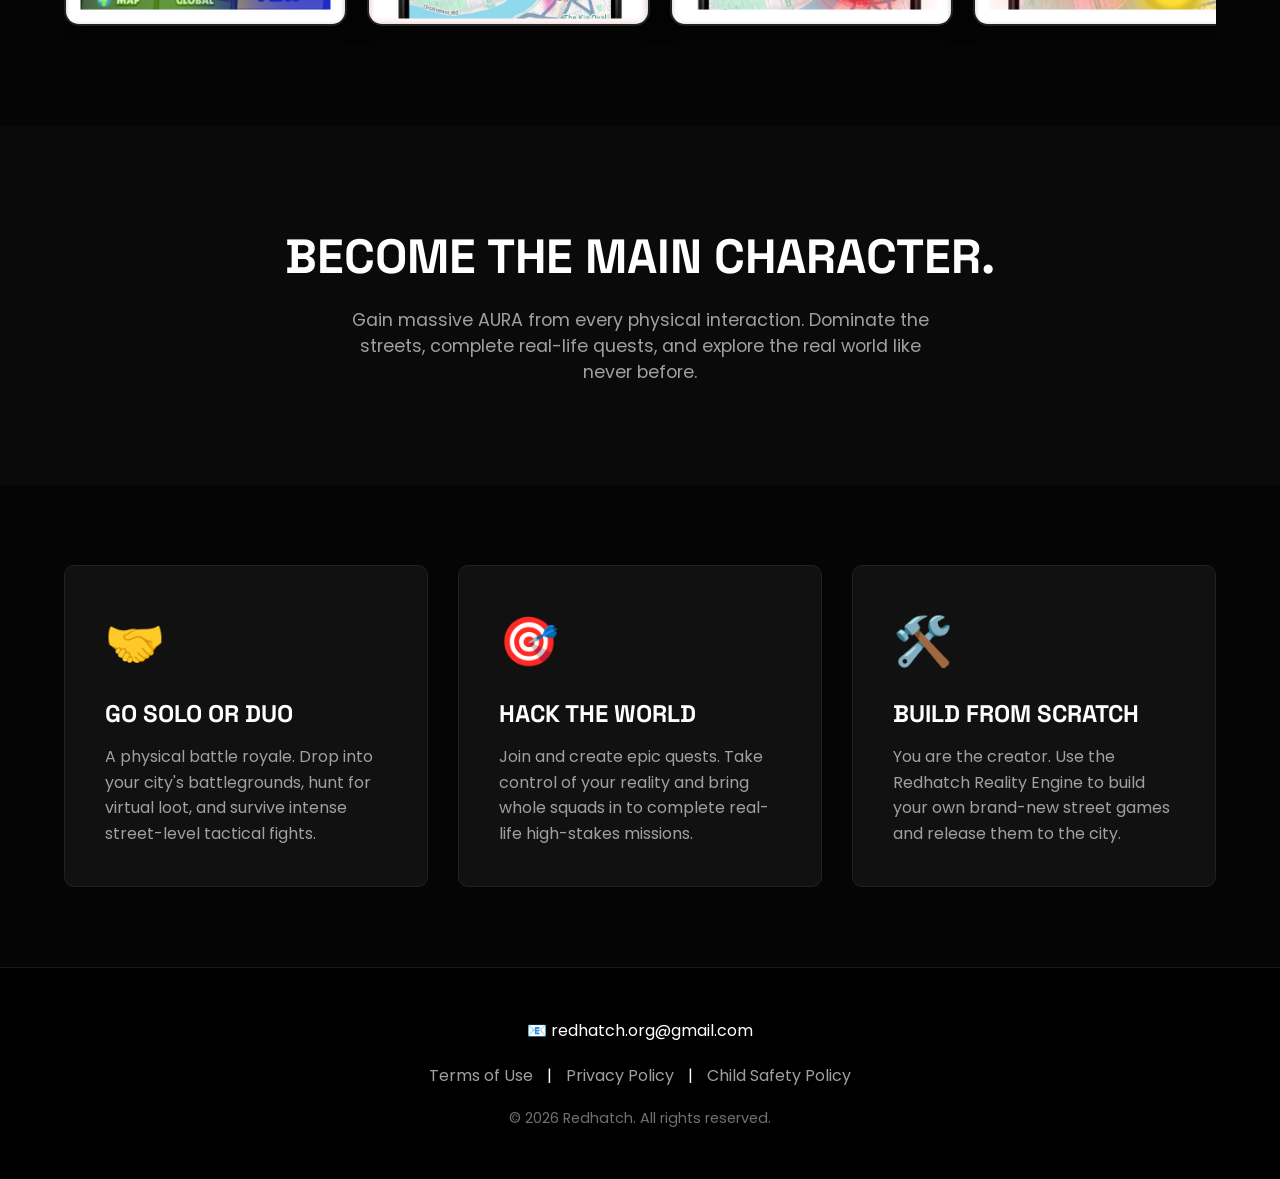
==== commit 8ddefe0c: "more updates" ====
--- a/index.html
+++ b/index.html
@@ -22,7 +22,7 @@
   <header class="hero-section">
     <div class="hero-content">
       <div class="badge">NOW IN PRODUCTION MODE</div>
-      <h1 class="glitch-text">THE WORLD'S #1<br><span class="highlight">PHYSICAL ESPORTS</span> ENGINE.</h1>
+      <h1 class="glitch-text">THE WORLD'S #1<br><span class="highlight">PHYSICAL ESPORTS</span> PLATFORM.</h1>
       <p class="hero-subtext">Real life is boring. Step out of the simulation. Turn your everyday city streets into a massive multiplayer battleground.</p>
       
       <div class="cta-group">
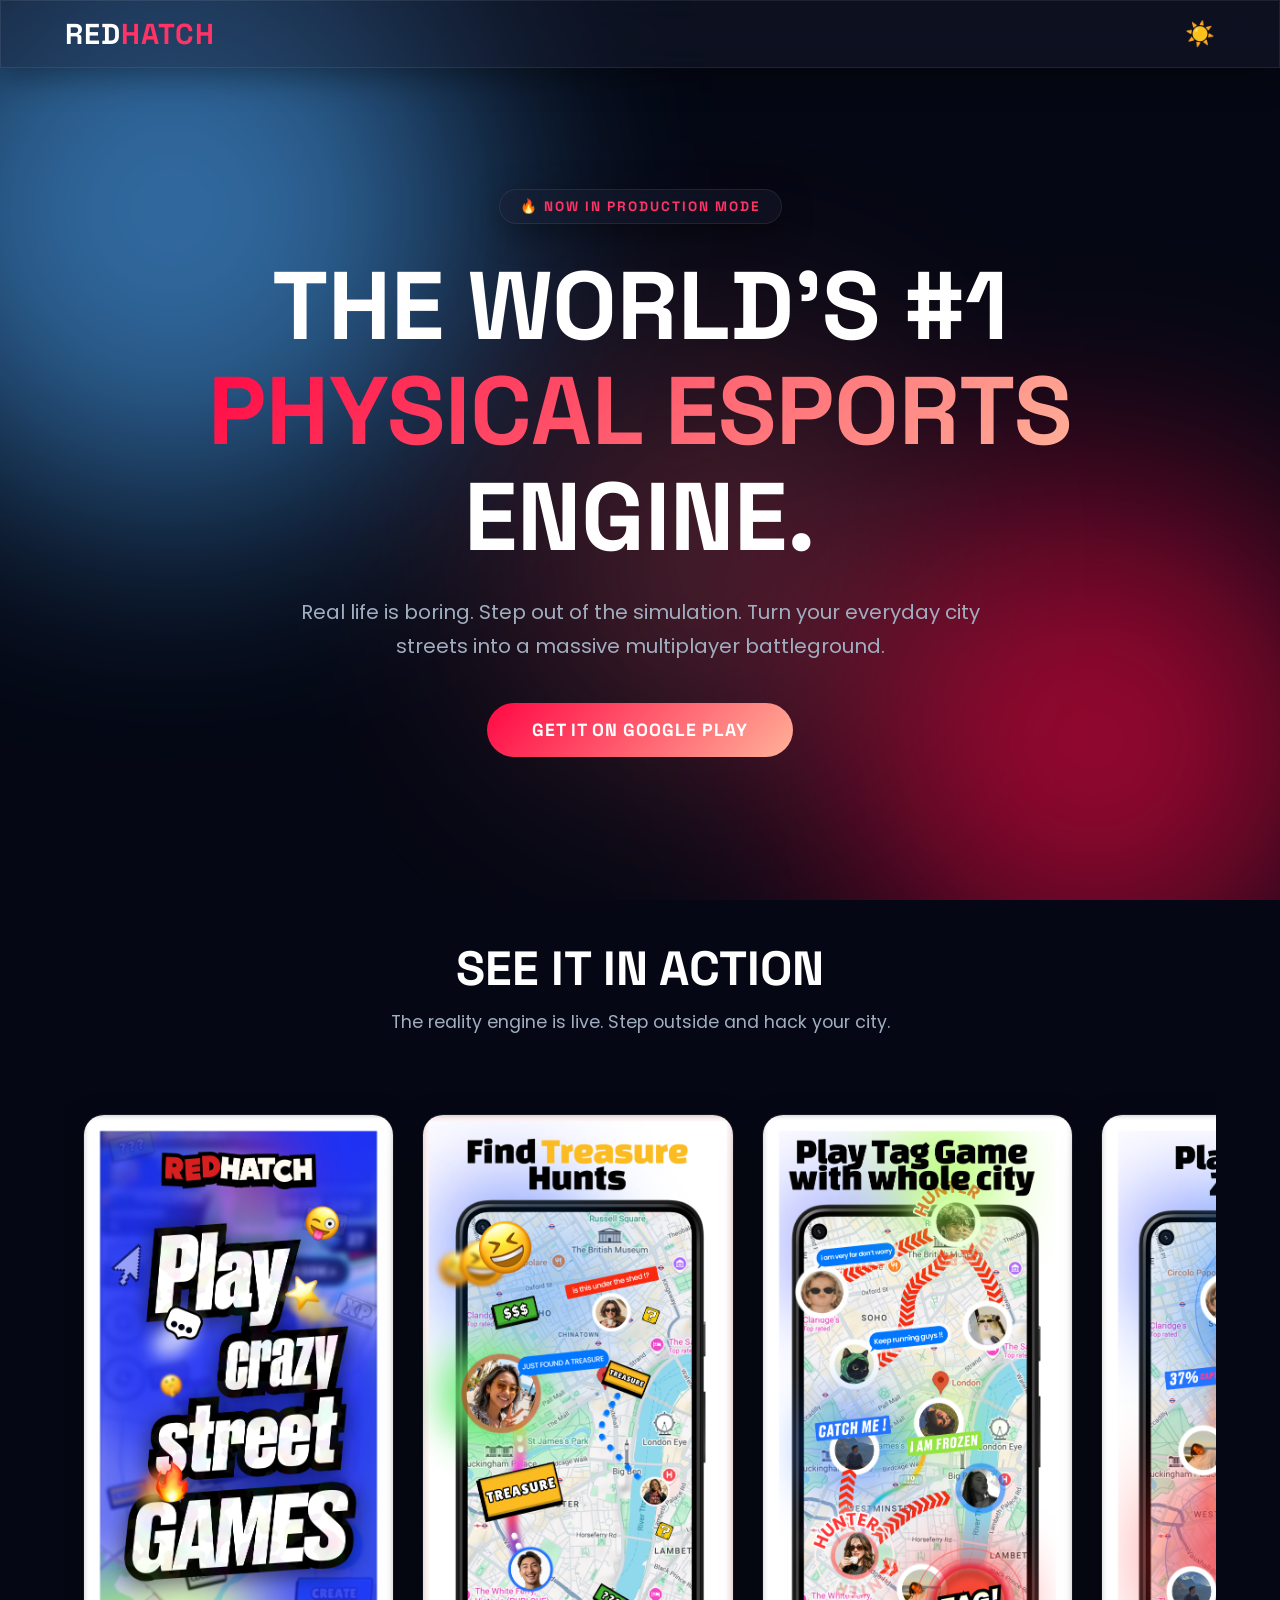
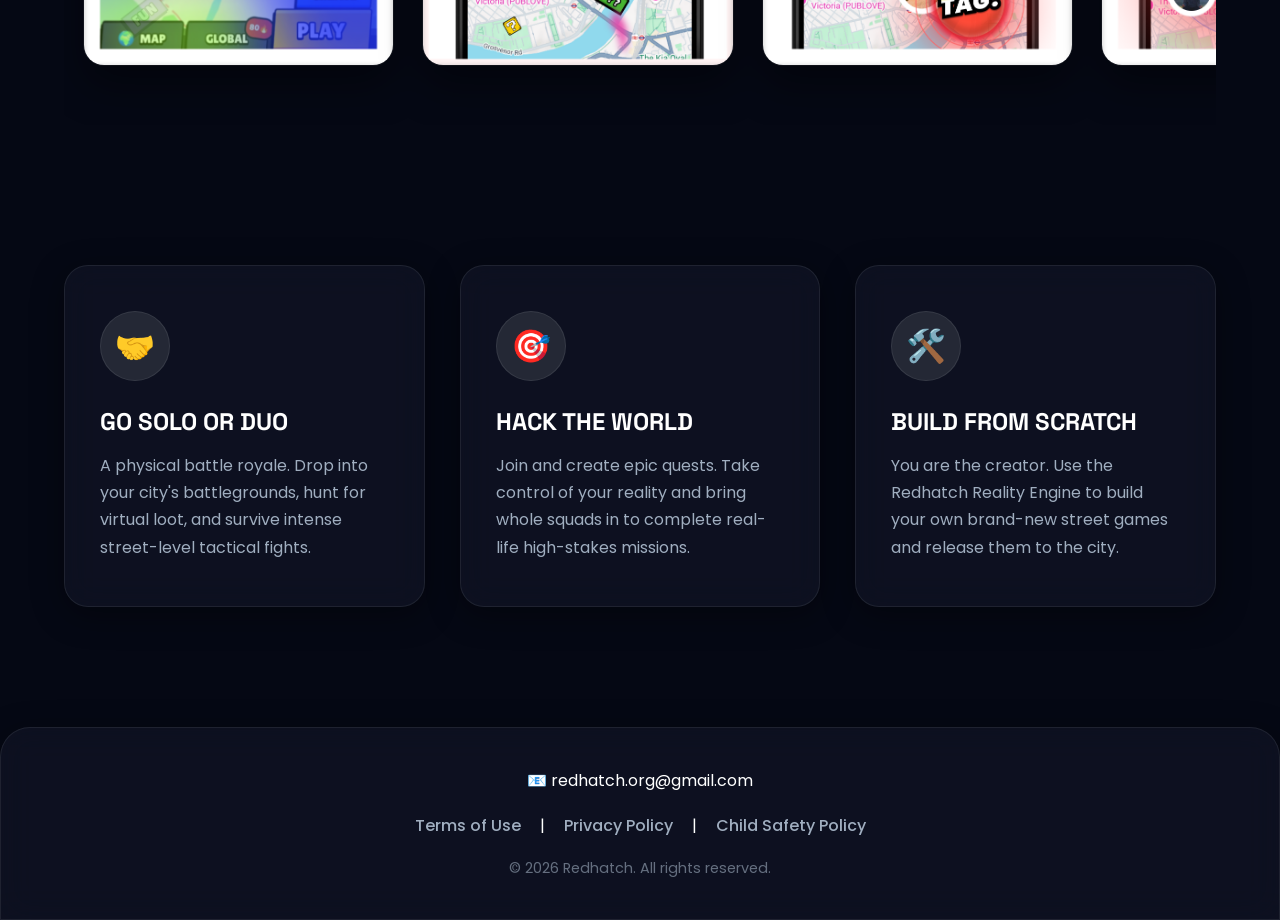
==== commit 5b0899b0: "more updates" ====
--- a/index.html
+++ b/index.html
@@ -6,12 +6,19 @@
   <title>Redhatch | The #1 Physical Esports Engine</title>
   <link rel="icon" type="image/png" href="logo.png">
   <link rel="stylesheet" href="style.css">
-  <link href="https://fonts.googleapis.com/css2?family=Poppins:wght@400;600;800&family=Space+Grotesk:wght@700;800&display=swap" rel="stylesheet">
+  <link href="https://fonts.googleapis.com/css2?family=Poppins:wght@400;500;600;800&family=Space+Grotesk:wght@700;800&display=swap" rel="stylesheet">
 </head>
-<body>
+<body class="dark-mode">
+
+  <!-- THE HOYOVERSE AMBIENT GLOW LAYER -->
+  <div class="ambient-background">
+    <div class="glow-orb orb-1"></div>
+    <div class="glow-orb orb-2"></div>
+    <div class="glow-orb orb-3"></div>
+  </div>
 
   <!-- Navigation -->
-  <nav class="navbar">
+  <nav class="navbar glass-panel">
     <a href="index.html" class="logo">
       RED<span>HATCH</span>
     </a>
@@ -21,57 +28,46 @@
   <!-- HERO SECTION -->
   <header class="hero-section">
     <div class="hero-content">
-      <div class="badge">NOW IN PRODUCTION MODE</div>
-      <h1 class="glitch-text">THE WORLD'S #1<br><span class="highlight">PHYSICAL ESPORTS</span> PLATFORM.</h1>
+      <div class="badge glass-panel">🔥 NOW IN PRODUCTION MODE</div>
+      <h1 class="hero-title">THE WORLD'S #1<br><span class="gradient-text">PHYSICAL ESPORTS</span> ENGINE.</h1>
       <p class="hero-subtext">Real life is boring. Step out of the simulation. Turn your everyday city streets into a massive multiplayer battleground.</p>
       
       <div class="cta-group">
-        <!-- PUT YOUR ACTUAL GOOGLE PLAY LINK IN THE HREF BELOW -->
-        <a href="https://play.google.com/store/apps/details?id=com.your.packagename" target="_blank" class="btn-primary">GET IT ON GOOGLE PLAY</a>
+        <a href="https://play.google.com/store/apps/details?id=cloud.blamegame.android" target="_blank" class="btn-primary glow-effect">GET IT ON GOOGLE PLAY</a>
       </div>
     </div>
   </header>
 
- <!-- APP SCREENSHOTS SECTION -->
+  <!-- APP SCREENSHOTS SECTION (Floating Gallery) -->
   <section class="screenshots-section">
     <div class="container">
-      <h2>SEE IT IN ACTION</h2>
+      <h2 class="section-title">SEE IT IN ACTION</h2>
       <p class="section-desc">The reality engine is live. Step outside and hack your city.</p>
       <div class="screenshot-gallery">
-        <img src="screenshot1.png" alt="Redhatch Gameplay 1" class="screenshot-img">
-        <img src="screenshot2.png" alt="Redhatch Gameplay 2" class="screenshot-img">
-        <img src="screenshot3.png" alt="Redhatch Gameplay 3" class="screenshot-img">
-        <img src="screenshot4.png" alt="Redhatch Gameplay 4" class="screenshot-img">
-        <img src="screenshot5.png" alt="Redhatch Gameplay 5" class="screenshot-img">
-        <img src="screenshot6.png" alt="Redhatch Gameplay 6" class="screenshot-img">
-        <img src="screenshot7.png" alt="Redhatch Gameplay 7" class="screenshot-img">
+        <!-- These will now look like floating, glowing cards -->
+        <img src="screenshot1.png" alt="Play crazy street games" class="screenshot-img">
+        <img src="screenshot2.png" alt="Find Treasure Hunts" class="screenshot-img">
+        <img src="screenshot3.png" alt="Play Tag Game" class="screenshot-img">
+        <img src="screenshot4.png" alt="Play Super Zones" class="screenshot-img">
       </div>
     </div>
   </section>
 
-  <!-- THE HOOK -->
-  <section class="aura-section">
-    <div class="container">
-      <h2>BECOME THE MAIN CHARACTER.</h2>
-      <p>Gain massive AURA from every physical interaction. Dominate the streets, complete real-life quests, and explore the real world like never before.</p>
-    </div>
-  </section>
-
-  <!-- FEATURES GRID -->
+  <!-- FEATURES GRID (Glassmorphism Cards) -->
   <section class="features-section">
     <div class="container grid-layout">
-      <div class="feature-card">
-        <div class="icon">🤝</div>
+      <div class="feature-card glass-panel">
+        <div class="icon-container">🤝</div>
         <h3>GO SOLO OR DUO</h3>
         <p>A physical battle royale. Drop into your city's battlegrounds, hunt for virtual loot, and survive intense street-level tactical fights.</p>
       </div>
-      <div class="feature-card">
-        <div class="icon">🎯</div>
+      <div class="feature-card glass-panel">
+        <div class="icon-container">🎯</div>
         <h3>HACK THE WORLD</h3>
         <p>Join and create epic quests. Take control of your reality and bring whole squads in to complete real-life high-stakes missions.</p>
       </div>
-      <div class="feature-card">
-        <div class="icon">🛠️</div>
+      <div class="feature-card glass-panel">
+        <div class="icon-container">🛠️</div>
         <h3>BUILD FROM SCRATCH</h3>
         <p>You are the creator. Use the Redhatch Reality Engine to build your own brand-new street games and release them to the city.</p>
       </div>
@@ -79,7 +75,7 @@
   </section>
   
   <!-- Footer -->
-  <footer class="site-footer">
+  <footer class="site-footer glass-panel">
     <div class="container">
       <p>📧 redhatch.org@gmail.com</p>
       <div class="footer-links">
@@ -96,22 +92,24 @@
     const themeToggle = document.getElementById('theme-toggle');
     const body = document.body;
 
-    // Check for saved theme preference
     const currentTheme = localStorage.getItem('theme');
     if (currentTheme === 'light') {
+      body.classList.remove('dark-mode');
       body.classList.add('light-mode');
       themeToggle.textContent = '🌙';
     }
 
     themeToggle.addEventListener('click', () => {
-      body.classList.toggle('light-mode');
-      
       if (body.classList.contains('light-mode')) {
+        body.classList.remove('light-mode');
+        body.classList.add('dark-mode');
+        localStorage.setItem('theme', 'dark');
+        themeToggle.textContent = '☀️';
+      } else {
+        body.classList.remove('dark-mode');
+        body.classList.add('light-mode');
         localStorage.setItem('theme', 'light');
         themeToggle.textContent = '🌙';
-      } else {
-        localStorage.setItem('theme', 'dark');
-        themeToggle.textContent = '☀️';
       }
     });
   </script>
--- a/style.css
+++ b/style.css
@@ -1,31 +1,31 @@
-/* --- CSS VARIABLES (LIGHT/DARK MODE) --- */
+/* --- THEME VARIABLES (AMBIENT AAA GAMING VIBE) --- */
 :root {
-  /* Default Dark Mode */
-  --bg-color: #050505;
-  --text-color: #ffffff;
-  --text-muted: #a0a0a0;
-  --nav-bg: #000000;
-  --border-color: #1a1a1a;
-  --card-bg: #111111;
-  --card-border: #222222;
-  --hero-bg: radial-gradient(circle at center, #1a1a1a 0%, #000000 100%);
-  --aura-bg: #0a0a0a;
+  /* DARK MODE (Default - Deep Space/Cyberpunk Vibe) */
+  --bg-base: #050814;
+  --text-main: #ffffff;
+  --text-muted: #a0aec0;
+  --glass-bg: rgba(25, 30, 50, 0.4);
+  --glass-border: rgba(255, 255, 255, 0.08);
+  --glass-shadow: 0 8px 32px 0 rgba(0, 0, 0, 0.37);
+  --orb-1: #4facfe; /* Blue from your maps */
+  --orb-2: #ff0844; /* Red from your markers */
+  --orb-3: #f5576c;
 }
 
 body.light-mode {
-  /* Light Mode Overrides */
-  --bg-color: #f8f9fa;
-  --text-color: #111111;
-  --text-muted: #555555;
-  --nav-bg: #ffffff;
-  --border-color: #e0e0e0;
-  --card-bg: #ffffff;
-  --card-border: #d1d1d1;
-  --hero-bg: radial-gradient(circle at center, #ffffff 0%, #e9ecef 100%);
-  --aura-bg: #f1f3f5;
-}
-
-/* --- GLOBAL RESETS & FONTS --- */
+  /* LIGHT MODE (Clean, Bright Anime/Genshin Vibe) */
+  --bg-base: #f0f4f8;
+  --text-main: #1a202c;
+  --text-muted: #4a5568;
+  --glass-bg: rgba(255, 255, 255, 0.6);
+  --glass-border: rgba(255, 255, 255, 0.5);
+  --glass-shadow: 0 8px 32px 0 rgba(31, 38, 135, 0.1);
+  --orb-1: #a1c4fd;
+  --orb-2: #fdcbf1;
+  --orb-3: #e2d1c3;
+}
+
+/* --- GLOBAL RESETS --- */
 * {
   margin: 0;
   padding: 0;
@@ -33,54 +33,100 @@
 }
 
 body {
-  background-color: var(--bg-color);
-  color: var(--text-color);
+  background-color: var(--bg-base);
+  color: var(--text-main);
   font-family: 'Poppins', sans-serif;
   overflow-x: hidden;
-  transition: background-color 0.3s ease, color 0.3s ease;
+  transition: background-color 0.5s ease;
+  position: relative;
 }
 
 .container {
   max-width: 1200px;
   margin: 0 auto;
+  position: relative;
+  z-index: 2;
+}
+
+/* --- THE AMBIENT HOYOVERSE BACKGROUND --- */
+.ambient-background {
+  position: fixed;
+  top: 0; left: 0; width: 100vw; height: 100vh;
+  z-index: 0;
+  overflow: hidden;
+  pointer-events: none;
+}
+
+.glow-orb {
+  position: absolute;
+  border-radius: 50%;
+  filter: blur(120px);
+  opacity: 0.6;
+  animation: float 20s infinite ease-in-out alternate;
+}
+
+.orb-1 {
+  width: 600px; height: 600px;
+  background: var(--orb-1);
+  top: -10%; left: -10%;
+}
+
+.orb-2 {
+  width: 500px; height: 500px;
+  background: var(--orb-2);
+  bottom: -10%; right: -5%;
+  animation-delay: -5s;
+}
+
+.orb-3 {
+  width: 400px; height: 400px;
+  background: var(--orb-3);
+  top: 40%; left: 40%;
+  animation-delay: -10s;
+  opacity: 0.3;
+}
+
+@keyframes float {
+  0% { transform: translate(0, 0) scale(1); }
+  100% { transform: translate(50px, 50px) scale(1.1); }
+}
+
+/* --- GLASSMORPHISM UTILITY --- */
+.glass-panel {
+  background: var(--glass-bg);
+  backdrop-filter: blur(16px);
+  -webkit-backdrop-filter: blur(16px);
+  border: 1px solid var(--glass-border);
+  box-shadow: var(--glass-shadow);
 }
 
 /* --- NAVBAR --- */
 .navbar {
-  padding: 20px 5%;
+  padding: 15px 5%;
   display: flex;
   justify-content: space-between;
   align-items: center;
-  background: var(--nav-bg);
-  border-bottom: 1px solid var(--border-color);
-  transition: background-color 0.3s ease;
+  position: sticky;
+  top: 0;
+  z-index: 100;
+  border-bottom: 1px solid var(--glass-border);
 }
 
 .logo {
-  color: var(--text-color);
+  color: var(--text-main);
   font-size: 1.8rem;
   font-family: 'Space Grotesk', sans-serif;
   text-decoration: none;
   font-weight: 800;
   letter-spacing: 1px;
 }
-
-.logo span {
-  color: #ff6b6b;
-}
+.logo span { color: #ff3366; }
 
 .theme-btn {
-  background: none;
-  border: none;
-  font-size: 1.5rem;
-  cursor: pointer;
-  padding: 5px;
+  background: none; border: none; font-size: 1.5rem; cursor: pointer;
   transition: transform 0.2s;
 }
-
-.theme-btn:hover {
-  transform: scale(1.1);
-}
+.theme-btn:hover { transform: scale(1.1); }
 
 /* --- HERO SECTION --- */
 .hero-section {
@@ -90,255 +136,171 @@
   justify-content: center;
   text-align: center;
   padding: 60px 5%;
-  background: var(--hero-bg);
-  transition: background 0.3s ease;
+  position: relative;
+  z-index: 2;
 }
 
 .badge {
   display: inline-block;
-  background: rgba(255, 107, 107, 0.1);
-  color: #ff6b6b;
-  border: 1px solid #ff6b6b;
-  padding: 5px 15px;
+  color: #ff3366;
+  padding: 8px 20px;
   border-radius: 50px;
-  font-size: 0.8rem;
+  font-size: 0.85rem;
   font-family: 'Space Grotesk', sans-serif;
   letter-spacing: 2px;
+  margin-bottom: 30px;
+  font-weight: 700;
+}
+
+.hero-title {
+  font-family: 'Space Grotesk', sans-serif;
+  font-size: clamp(3rem, 8vw, 6rem);
+  font-weight: 800;
+  color: var(--text-main);
+  line-height: 1.1;
   margin-bottom: 25px;
-  font-weight: 700;
-}
-
-.glitch-text {
-  font-family: 'Space Grotesk', sans-serif;
-  font-size: clamp(2.5rem, 8vw, 6rem);
-  font-weight: 800;
-  color: var(--text-color);
-  line-height: 1.1;
-  margin-bottom: 20px;
-  text-transform: uppercase;
-}
-
-.highlight {
-  color: #ff6b6b;
-  text-shadow: 0 0 20px rgba(255, 107, 107, 0.5);
+}
+
+/* High-End Painted Gradient Text */
+.gradient-text {
+  background: linear-gradient(135deg, #ff0844 0%, #ffb199 100%);
+  -webkit-background-clip: text;
+  -webkit-text-fill-color: transparent;
+  display: inline-block;
 }
 
 .hero-subtext {
-  font-size: clamp(1rem, 2vw, 1.3rem);
+  font-size: clamp(1rem, 2vw, 1.25rem);
   color: var(--text-muted);
   max-width: 700px;
   margin: 0 auto 40px auto;
-  line-height: 1.6;
+  line-height: 1.7;
 }
 
 /* --- BUTTONS --- */
 .btn-primary {
   display: inline-block;
-  background: #ff6b6b;
-  color: #000;
+  background: linear-gradient(135deg, #ff0844 0%, #ffb199 100%);
+  color: #fff;
   font-family: 'Space Grotesk', sans-serif;
   font-weight: 800;
-  font-size: 1.2rem;
-  padding: 15px 40px;
+  font-size: 1.1rem;
+  padding: 16px 45px;
   text-decoration: none;
-  border-radius: 5px;
+  border-radius: 50px; /* Pill shape for gaming vibe */
   transition: all 0.3s ease;
-  text-transform: uppercase;
   letter-spacing: 1px;
 }
 
-.btn-primary:hover {
-  background: #ff4757;
-  color: #fff;
-  transform: translateY(-3px);
-  box-shadow: 0 10px 20px rgba(255, 107, 107, 0.3);
-}
-
-/* --- SCREENSHOTS SECTION --- */
+.glow-effect:hover {
+  transform: translateY(-3px) scale(1.02);
+  box-shadow: 0 15px 30px rgba(255, 8, 68, 0.4);
+}
+
+/* --- SCREENSHOT GALLERY (Floating) --- */
 .screenshots-section {
-  padding: 80px 5%;
-  background: var(--bg-color);
+  padding: 60px 5%;
   text-align: center;
-}
-
-.screenshots-section h2 {
+  position: relative;
+  z-index: 2;
+}
+
+.section-title {
   font-family: 'Space Grotesk', sans-serif;
   font-size: clamp(2rem, 4vw, 3rem);
-  color: var(--text-color);
   margin-bottom: 10px;
 }
 
 .section-desc {
   color: var(--text-muted);
-  margin-bottom: 40px;
+  margin-bottom: 50px;
   font-size: 1.1rem;
 }
 
 .screenshot-gallery {
   display: flex;
-  gap: 20px;
+  gap: 30px;
   overflow-x: auto;
-  padding: 20px 0;
-  scrollbar-width: thin;
-  scrollbar-color: #ff6b6b var(--card-bg);
-}
-
-.screenshot-gallery::-webkit-scrollbar {
-  height: 8px;
-}
-.screenshot-gallery::-webkit-scrollbar-thumb {
-  background: #ff6b6b;
-  border-radius: 10px;
-}
+  padding: 30px 20px 60px;
+  scrollbar-width: none; /* Hide scrollbar for clean look */
+}
+.screenshot-gallery::-webkit-scrollbar { display: none; }
 
 .screenshot-img {
-  height: 500px;
+  height: 550px;
   width: auto;
-  border-radius: 15px;
-  border: 2px solid var(--card-border);
-  box-shadow: 0 10px 30px rgba(0,0,0,0.3);
-  transition: transform 0.3s ease;
-  background-color: var(--card-bg); /* acts as a placeholder color if image is missing */
+  border-radius: 20px; /* Softer radius matching your app images */
+  box-shadow: 0 20px 40px rgba(0,0,0,0.4), 0 0 0 1px var(--glass-border);
+  transition: all 0.4s cubic-bezier(0.175, 0.885, 0.32, 1.275);
 }
 
 .screenshot-img:hover {
-  transform: scale(1.02);
-}
-
-/* --- AURA SECTION --- */
-.aura-section {
-  text-align: center;
-  padding: 100px 5%;
-  background: var(--aura-bg);
-  transition: background 0.3s ease;
-}
-
-.aura-section h2 {
-  font-family: 'Space Grotesk', sans-serif;
-  font-size: clamp(2rem, 4vw, 3rem);
-  color: var(--text-color);
-  margin-bottom: 20px;
-}
-
-.aura-section p {
-  color: var(--text-muted);
-  max-width: 600px;
-  margin: 0 auto;
-  font-size: 1.1rem;
+  transform: translateY(-15px) rotate(-2deg) scale(1.05);
+  box-shadow: 0 30px 50px rgba(255, 8, 68, 0.3), 0 0 0 2px rgba(255, 255, 255, 0.5);
 }
 
 /* --- FEATURES GRID --- */
 .features-section {
-  padding: 80px 5%;
-  background: var(--bg-color);
+  padding: 80px 5% 120px;
+  position: relative;
+  z-index: 2;
 }
 
 .grid-layout {
   display: grid;
-  grid-template-columns: repeat(auto-fit, minmax(300px, 1fr));
-  gap: 30px;
+  grid-template-columns: repeat(auto-fit, minmax(320px, 1fr));
+  gap: 35px;
 }
 
 .feature-card {
-  background: var(--card-bg);
-  border: 1px solid var(--card-border);
-  padding: 40px;
-  border-radius: 10px;
-  transition: border-color 0.3s ease, transform 0.3s ease;
+  padding: 45px 35px;
+  border-radius: 24px;
+  transition: transform 0.3s ease, border-color 0.3s ease;
 }
 
 .feature-card:hover {
-  border-color: #ff6b6b;
-  transform: translateY(-5px);
-}
-
-.feature-card .icon {
-  font-size: 3rem;
-  margin-bottom: 20px;
+  transform: translateY(-10px);
+  border-color: rgba(255, 255, 255, 0.3);
+}
+
+.icon-container {
+  width: 70px; height: 70px;
+  background: rgba(255, 255, 255, 0.1);
+  border-radius: 50%;
+  display: flex; align-items: center; justify-content: center;
+  font-size: 2rem;
+  margin-bottom: 25px;
+  border: 1px solid var(--glass-border);
 }
 
 .feature-card h3 {
   font-family: 'Space Grotesk', sans-serif;
-  color: var(--text-color);
   font-size: 1.5rem;
   margin-bottom: 15px;
 }
 
 .feature-card p {
   color: var(--text-muted);
-  line-height: 1.6;
+  line-height: 1.7;
 }
 
 /* --- FOOTER --- */
 .site-footer {
   text-align: center;
-  padding: 50px 5%;
-  background: var(--nav-bg);
-  border-top: 1px solid var(--border-color);
-  transition: background 0.3s ease;
-}
-
-.footer-links {
-  margin: 20px 0;
-}
-
+  padding: 40px 5%;
+  position: relative;
+  z-index: 2;
+  border-top: 1px solid var(--glass-border);
+  border-radius: 30px 30px 0 0;
+}
+
+.footer-links { margin: 20px 0; }
 .footer-links a {
   color: var(--text-muted);
   text-decoration: none;
-  margin: 0 10px;
+  margin: 0 15px;
+  font-weight: 500;
   transition: color 0.3s ease;
 }
-
-.footer-links a:hover {
-  color: #ff6b6b;
-}
-
-.copyright {
-  color: var(--text-muted);
-  font-size: 0.9rem;
-  opacity: 0.7;
-}
-
-/* --- LEGAL PAGES SPECIFIC CSS --- */
-.legal-container {
-  max-width: 800px;
-  margin: 0 auto;
-  padding: 60px 5% 100px;
-  color: var(--text-muted);
-  line-height: 1.8;
-}
-
-.legal-container h1, .legal-container h2, .legal-container h3 {
-  color: var(--text-color);
-}
-
-.legal-container h1 {
-  font-family: 'Space Grotesk', sans-serif;
-  font-size: clamp(1.8rem, 4vw, 2.5rem);
-  margin-bottom: 5px;
-}
-
-.legal-container .last-updated {
-  color: #ff6b6b;
-  font-size: 0.9rem;
-  margin-bottom: 40px;
-  font-weight: 600;
-}
-
-.legal-container h2 {
-  font-size: 1.5rem;
-  margin-top: 40px;
-  margin-bottom: 15px;
-  border-bottom: 1px solid var(--card-border);
-  padding-bottom: 10px;
-}
-
-.legal-container p { margin-bottom: 20px; }
-.legal-container ul { margin-bottom: 30px; padding-left: 20px; }
-.legal-container li { margin-bottom: 10px; }
-
-.legal-container a {
-  color: #ff6b6b;
-  text-decoration: none;
-}
-.legal-container a:hover { text-decoration: underline; }+.footer-links a:hover { color: #ff3366; }
+.copyright { color: var(--text-muted); font-size: 0.9rem; opacity: 0.6; }
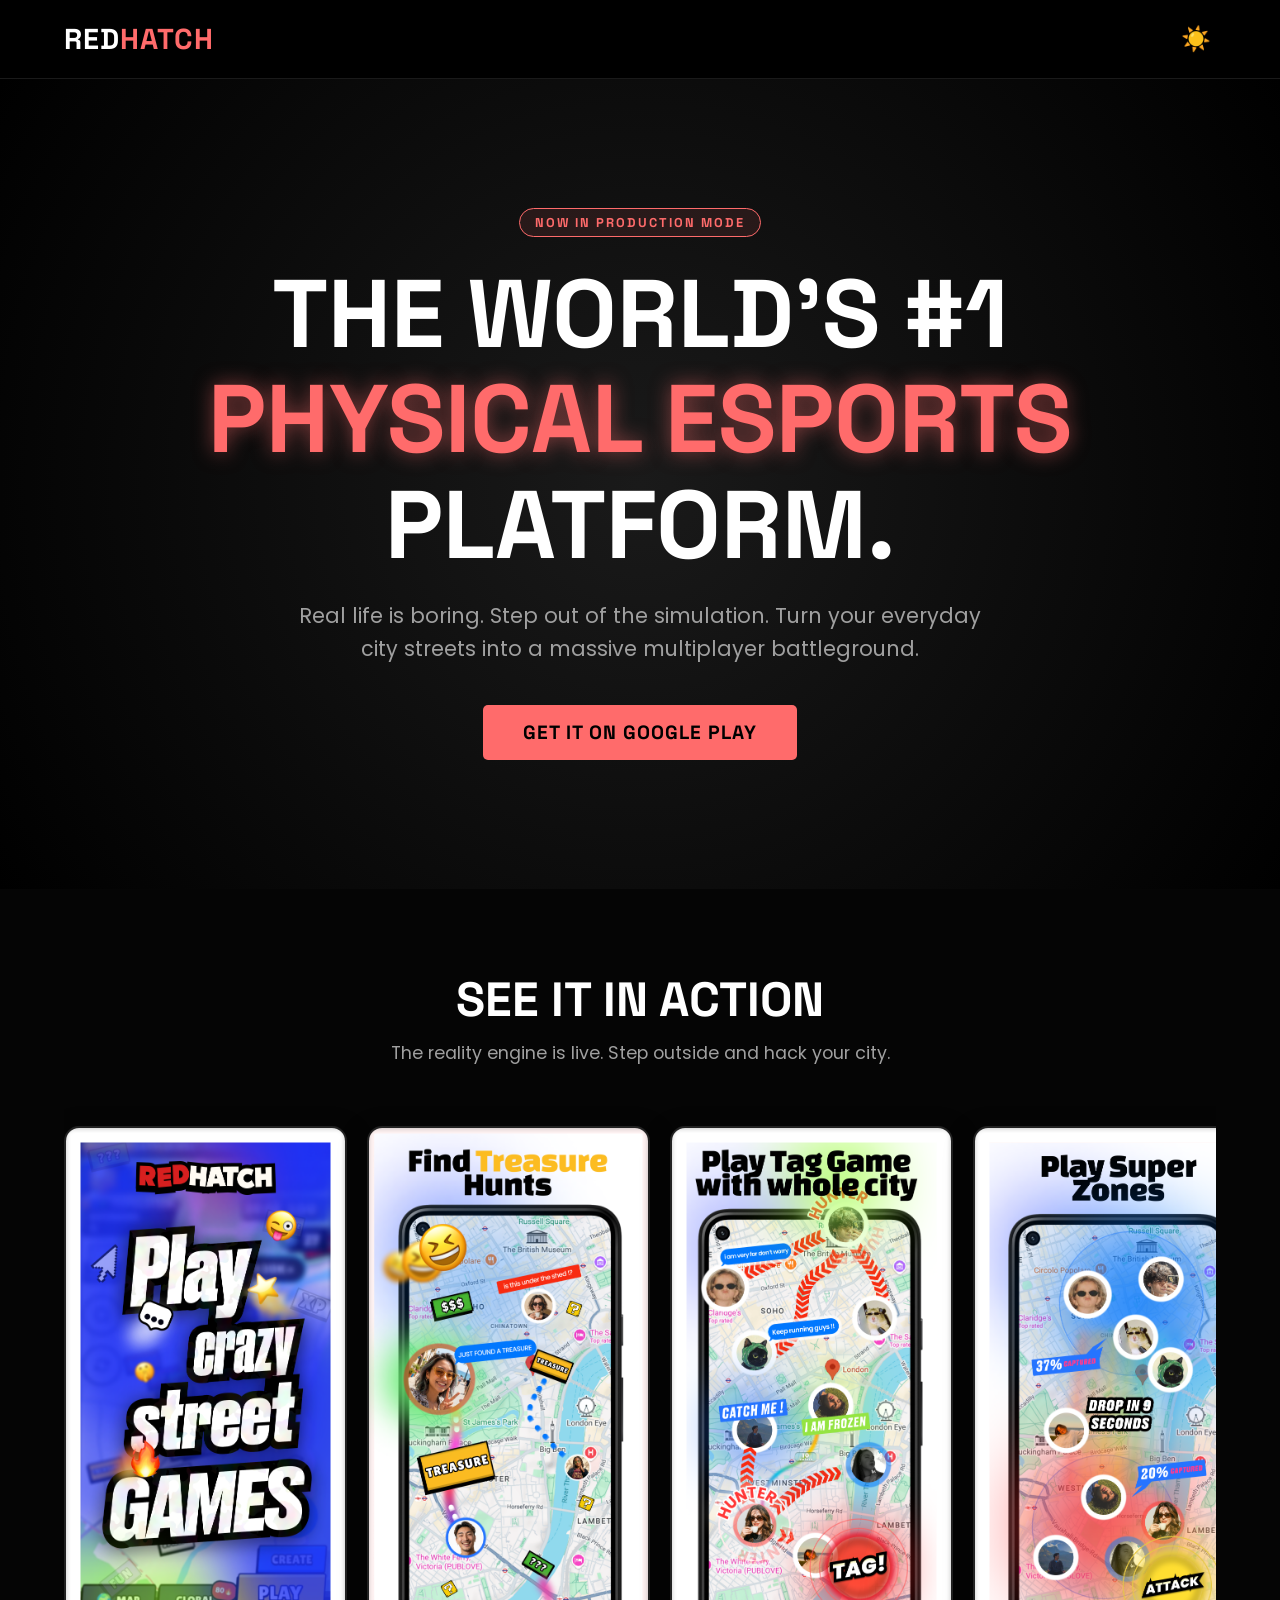
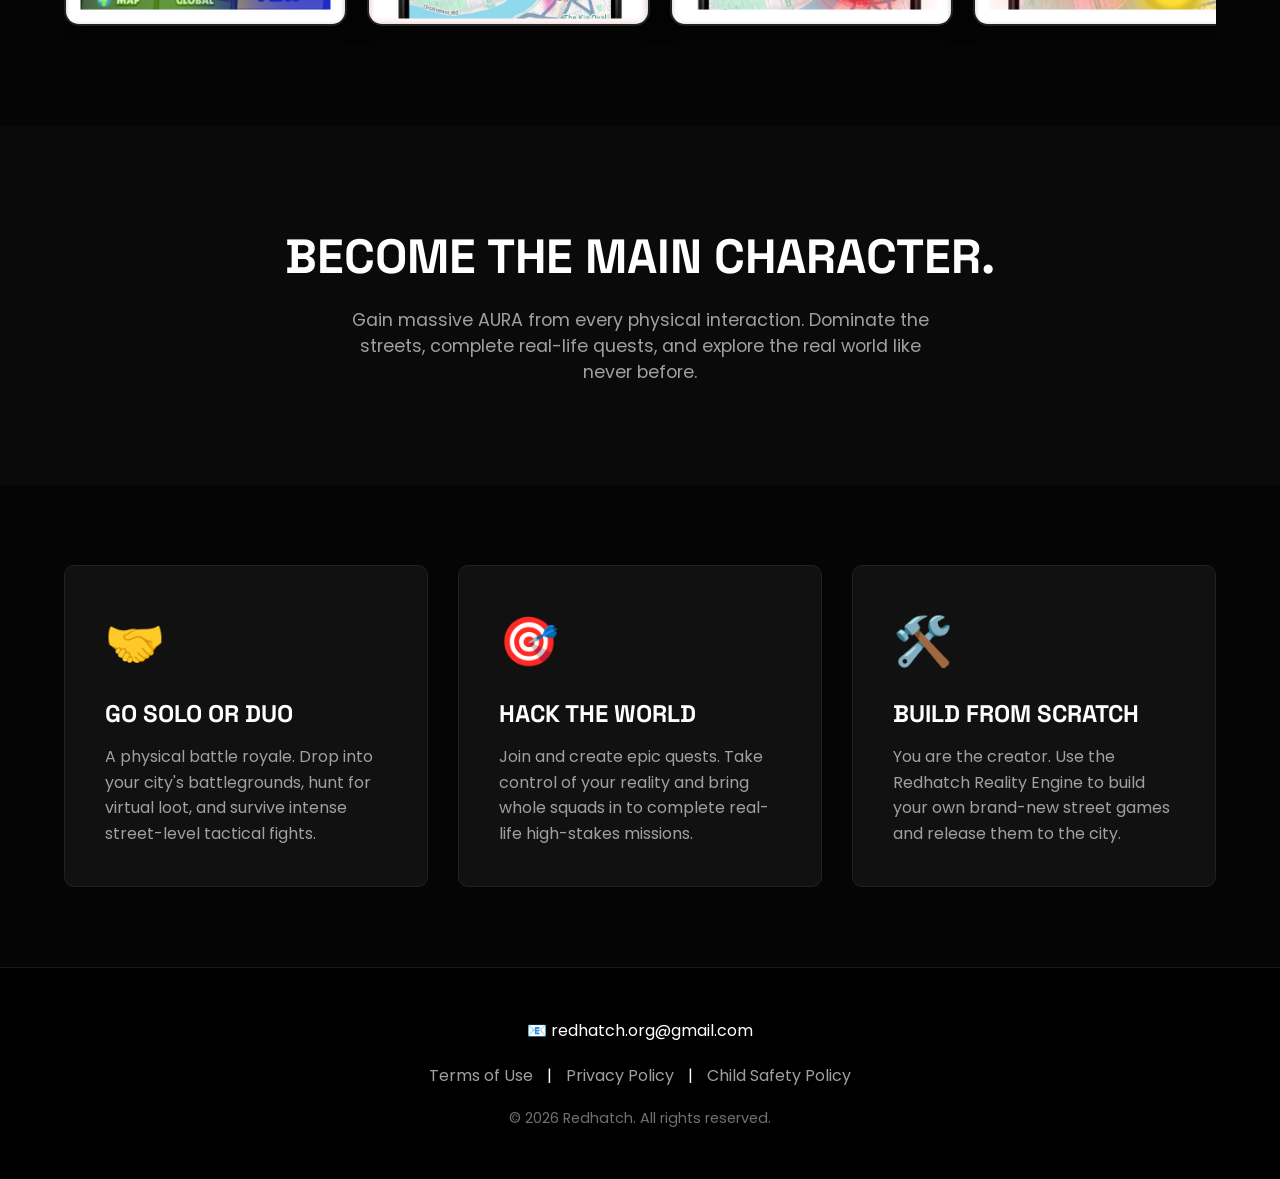
==== commit 24351863: "more updates" ====
--- a/index.html
+++ b/index.html
@@ -6,19 +6,12 @@
   <title>Redhatch | The #1 Physical Esports Engine</title>
   <link rel="icon" type="image/png" href="logo.png">
   <link rel="stylesheet" href="style.css">
-  <link href="https://fonts.googleapis.com/css2?family=Poppins:wght@400;500;600;800&family=Space+Grotesk:wght@700;800&display=swap" rel="stylesheet">
+  <link href="https://fonts.googleapis.com/css2?family=Poppins:wght@400;600;800&family=Space+Grotesk:wght@700;800&display=swap" rel="stylesheet">
 </head>
-<body class="dark-mode">
-
-  <!-- THE HOYOVERSE AMBIENT GLOW LAYER -->
-  <div class="ambient-background">
-    <div class="glow-orb orb-1"></div>
-    <div class="glow-orb orb-2"></div>
-    <div class="glow-orb orb-3"></div>
-  </div>
+<body>
 
   <!-- Navigation -->
-  <nav class="navbar glass-panel">
+  <nav class="navbar">
     <a href="index.html" class="logo">
       RED<span>HATCH</span>
     </a>
@@ -28,46 +21,57 @@
   <!-- HERO SECTION -->
   <header class="hero-section">
     <div class="hero-content">
-      <div class="badge glass-panel">🔥 NOW IN PRODUCTION MODE</div>
-      <h1 class="hero-title">THE WORLD'S #1<br><span class="gradient-text">PHYSICAL ESPORTS</span> ENGINE.</h1>
+      <div class="badge">NOW IN PRODUCTION MODE</div>
+      <h1 class="glitch-text">THE WORLD'S #1<br><span class="highlight">PHYSICAL ESPORTS</span> PLATFORM.</h1>
       <p class="hero-subtext">Real life is boring. Step out of the simulation. Turn your everyday city streets into a massive multiplayer battleground.</p>
       
       <div class="cta-group">
-        <a href="https://play.google.com/store/apps/details?id=cloud.blamegame.android" target="_blank" class="btn-primary glow-effect">GET IT ON GOOGLE PLAY</a>
+        <!-- PUT YOUR ACTUAL GOOGLE PLAY LINK IN THE HREF BELOW -->
+        <a href="https://play.google.com/store/apps/details?id=cloud.blamegame.android" target="_blank" class="btn-primary">GET IT ON GOOGLE PLAY</a>
       </div>
     </div>
   </header>
 
-  <!-- APP SCREENSHOTS SECTION (Floating Gallery) -->
+ <!-- APP SCREENSHOTS SECTION -->
   <section class="screenshots-section">
     <div class="container">
-      <h2 class="section-title">SEE IT IN ACTION</h2>
+      <h2>SEE IT IN ACTION</h2>
       <p class="section-desc">The reality engine is live. Step outside and hack your city.</p>
       <div class="screenshot-gallery">
-        <!-- These will now look like floating, glowing cards -->
-        <img src="screenshot1.png" alt="Play crazy street games" class="screenshot-img">
-        <img src="screenshot2.png" alt="Find Treasure Hunts" class="screenshot-img">
-        <img src="screenshot3.png" alt="Play Tag Game" class="screenshot-img">
-        <img src="screenshot4.png" alt="Play Super Zones" class="screenshot-img">
+        <img src="screenshot1.png" alt="Redhatch Gameplay 1" class="screenshot-img">
+        <img src="screenshot2.png" alt="Redhatch Gameplay 2" class="screenshot-img">
+        <img src="screenshot3.png" alt="Redhatch Gameplay 3" class="screenshot-img">
+        <img src="screenshot4.png" alt="Redhatch Gameplay 4" class="screenshot-img">
+        <img src="screenshot5.png" alt="Redhatch Gameplay 5" class="screenshot-img">
+        <img src="screenshot6.png" alt="Redhatch Gameplay 6" class="screenshot-img">
+        <img src="screenshot7.png" alt="Redhatch Gameplay 7" class="screenshot-img">
       </div>
     </div>
   </section>
 
-  <!-- FEATURES GRID (Glassmorphism Cards) -->
+  <!-- THE HOOK -->
+  <section class="aura-section">
+    <div class="container">
+      <h2>BECOME THE MAIN CHARACTER.</h2>
+      <p>Gain massive AURA from every physical interaction. Dominate the streets, complete real-life quests, and explore the real world like never before.</p>
+    </div>
+  </section>
+
+  <!-- FEATURES GRID -->
   <section class="features-section">
     <div class="container grid-layout">
-      <div class="feature-card glass-panel">
-        <div class="icon-container">🤝</div>
+      <div class="feature-card">
+        <div class="icon">🤝</div>
         <h3>GO SOLO OR DUO</h3>
         <p>A physical battle royale. Drop into your city's battlegrounds, hunt for virtual loot, and survive intense street-level tactical fights.</p>
       </div>
-      <div class="feature-card glass-panel">
-        <div class="icon-container">🎯</div>
+      <div class="feature-card">
+        <div class="icon">🎯</div>
         <h3>HACK THE WORLD</h3>
         <p>Join and create epic quests. Take control of your reality and bring whole squads in to complete real-life high-stakes missions.</p>
       </div>
-      <div class="feature-card glass-panel">
-        <div class="icon-container">🛠️</div>
+      <div class="feature-card">
+        <div class="icon">🛠️</div>
         <h3>BUILD FROM SCRATCH</h3>
         <p>You are the creator. Use the Redhatch Reality Engine to build your own brand-new street games and release them to the city.</p>
       </div>
@@ -75,7 +79,7 @@
   </section>
   
   <!-- Footer -->
-  <footer class="site-footer glass-panel">
+  <footer class="site-footer">
     <div class="container">
       <p>📧 redhatch.org@gmail.com</p>
       <div class="footer-links">
@@ -92,24 +96,22 @@
     const themeToggle = document.getElementById('theme-toggle');
     const body = document.body;
 
+    // Check for saved theme preference
     const currentTheme = localStorage.getItem('theme');
     if (currentTheme === 'light') {
-      body.classList.remove('dark-mode');
       body.classList.add('light-mode');
       themeToggle.textContent = '🌙';
     }
 
     themeToggle.addEventListener('click', () => {
+      body.classList.toggle('light-mode');
+      
       if (body.classList.contains('light-mode')) {
-        body.classList.remove('light-mode');
-        body.classList.add('dark-mode');
+        localStorage.setItem('theme', 'light');
+        themeToggle.textContent = '🌙';
+      } else {
         localStorage.setItem('theme', 'dark');
         themeToggle.textContent = '☀️';
-      } else {
-        body.classList.remove('dark-mode');
-        body.classList.add('light-mode');
-        localStorage.setItem('theme', 'light');
-        themeToggle.textContent = '🌙';
       }
     });
   </script>
--- a/style.css
+++ b/style.css
@@ -1,31 +1,31 @@
-/* --- THEME VARIABLES (AMBIENT AAA GAMING VIBE) --- */
+/* --- CSS VARIABLES (LIGHT/DARK MODE) --- */
 :root {
-  /* DARK MODE (Default - Deep Space/Cyberpunk Vibe) */
-  --bg-base: #050814;
-  --text-main: #ffffff;
-  --text-muted: #a0aec0;
-  --glass-bg: rgba(25, 30, 50, 0.4);
-  --glass-border: rgba(255, 255, 255, 0.08);
-  --glass-shadow: 0 8px 32px 0 rgba(0, 0, 0, 0.37);
-  --orb-1: #4facfe; /* Blue from your maps */
-  --orb-2: #ff0844; /* Red from your markers */
-  --orb-3: #f5576c;
+  /* Default Dark Mode */
+  --bg-color: #050505;
+  --text-color: #ffffff;
+  --text-muted: #a0a0a0;
+  --nav-bg: #000000;
+  --border-color: #1a1a1a;
+  --card-bg: #111111;
+  --card-border: #222222;
+  --hero-bg: radial-gradient(circle at center, #1a1a1a 0%, #000000 100%);
+  --aura-bg: #0a0a0a;
 }
 
 body.light-mode {
-  /* LIGHT MODE (Clean, Bright Anime/Genshin Vibe) */
-  --bg-base: #f0f4f8;
-  --text-main: #1a202c;
-  --text-muted: #4a5568;
-  --glass-bg: rgba(255, 255, 255, 0.6);
-  --glass-border: rgba(255, 255, 255, 0.5);
-  --glass-shadow: 0 8px 32px 0 rgba(31, 38, 135, 0.1);
-  --orb-1: #a1c4fd;
-  --orb-2: #fdcbf1;
-  --orb-3: #e2d1c3;
-}
-
-/* --- GLOBAL RESETS --- */
+  /* Light Mode Overrides */
+  --bg-color: #f8f9fa;
+  --text-color: #111111;
+  --text-muted: #555555;
+  --nav-bg: #ffffff;
+  --border-color: #e0e0e0;
+  --card-bg: #ffffff;
+  --card-border: #d1d1d1;
+  --hero-bg: radial-gradient(circle at center, #ffffff 0%, #e9ecef 100%);
+  --aura-bg: #f1f3f5;
+}
+
+/* --- GLOBAL RESETS & FONTS --- */
 * {
   margin: 0;
   padding: 0;
@@ -33,100 +33,54 @@
 }
 
 body {
-  background-color: var(--bg-base);
-  color: var(--text-main);
+  background-color: var(--bg-color);
+  color: var(--text-color);
   font-family: 'Poppins', sans-serif;
   overflow-x: hidden;
-  transition: background-color 0.5s ease;
-  position: relative;
+  transition: background-color 0.3s ease, color 0.3s ease;
 }
 
 .container {
   max-width: 1200px;
   margin: 0 auto;
-  position: relative;
-  z-index: 2;
-}
-
-/* --- THE AMBIENT HOYOVERSE BACKGROUND --- */
-.ambient-background {
-  position: fixed;
-  top: 0; left: 0; width: 100vw; height: 100vh;
-  z-index: 0;
-  overflow: hidden;
-  pointer-events: none;
-}
-
-.glow-orb {
-  position: absolute;
-  border-radius: 50%;
-  filter: blur(120px);
-  opacity: 0.6;
-  animation: float 20s infinite ease-in-out alternate;
-}
-
-.orb-1 {
-  width: 600px; height: 600px;
-  background: var(--orb-1);
-  top: -10%; left: -10%;
-}
-
-.orb-2 {
-  width: 500px; height: 500px;
-  background: var(--orb-2);
-  bottom: -10%; right: -5%;
-  animation-delay: -5s;
-}
-
-.orb-3 {
-  width: 400px; height: 400px;
-  background: var(--orb-3);
-  top: 40%; left: 40%;
-  animation-delay: -10s;
-  opacity: 0.3;
-}
-
-@keyframes float {
-  0% { transform: translate(0, 0) scale(1); }
-  100% { transform: translate(50px, 50px) scale(1.1); }
-}
-
-/* --- GLASSMORPHISM UTILITY --- */
-.glass-panel {
-  background: var(--glass-bg);
-  backdrop-filter: blur(16px);
-  -webkit-backdrop-filter: blur(16px);
-  border: 1px solid var(--glass-border);
-  box-shadow: var(--glass-shadow);
 }
 
 /* --- NAVBAR --- */
 .navbar {
-  padding: 15px 5%;
+  padding: 20px 5%;
   display: flex;
   justify-content: space-between;
   align-items: center;
-  position: sticky;
-  top: 0;
-  z-index: 100;
-  border-bottom: 1px solid var(--glass-border);
+  background: var(--nav-bg);
+  border-bottom: 1px solid var(--border-color);
+  transition: background-color 0.3s ease;
 }
 
 .logo {
-  color: var(--text-main);
+  color: var(--text-color);
   font-size: 1.8rem;
   font-family: 'Space Grotesk', sans-serif;
   text-decoration: none;
   font-weight: 800;
   letter-spacing: 1px;
 }
-.logo span { color: #ff3366; }
+
+.logo span {
+  color: #ff6b6b;
+}
 
 .theme-btn {
-  background: none; border: none; font-size: 1.5rem; cursor: pointer;
+  background: none;
+  border: none;
+  font-size: 1.5rem;
+  cursor: pointer;
+  padding: 5px;
   transition: transform 0.2s;
 }
-.theme-btn:hover { transform: scale(1.1); }
+
+.theme-btn:hover {
+  transform: scale(1.1);
+}
 
 /* --- HERO SECTION --- */
 .hero-section {
@@ -136,171 +90,255 @@
   justify-content: center;
   text-align: center;
   padding: 60px 5%;
-  position: relative;
-  z-index: 2;
+  background: var(--hero-bg);
+  transition: background 0.3s ease;
 }
 
 .badge {
   display: inline-block;
-  color: #ff3366;
-  padding: 8px 20px;
+  background: rgba(255, 107, 107, 0.1);
+  color: #ff6b6b;
+  border: 1px solid #ff6b6b;
+  padding: 5px 15px;
   border-radius: 50px;
-  font-size: 0.85rem;
+  font-size: 0.8rem;
   font-family: 'Space Grotesk', sans-serif;
   letter-spacing: 2px;
-  margin-bottom: 30px;
+  margin-bottom: 25px;
   font-weight: 700;
 }
 
-.hero-title {
-  font-family: 'Space Grotesk', sans-serif;
-  font-size: clamp(3rem, 8vw, 6rem);
+.glitch-text {
+  font-family: 'Space Grotesk', sans-serif;
+  font-size: clamp(2.5rem, 8vw, 6rem);
   font-weight: 800;
-  color: var(--text-main);
+  color: var(--text-color);
   line-height: 1.1;
-  margin-bottom: 25px;
-}
-
-/* High-End Painted Gradient Text */
-.gradient-text {
-  background: linear-gradient(135deg, #ff0844 0%, #ffb199 100%);
-  -webkit-background-clip: text;
-  -webkit-text-fill-color: transparent;
-  display: inline-block;
+  margin-bottom: 20px;
+  text-transform: uppercase;
+}
+
+.highlight {
+  color: #ff6b6b;
+  text-shadow: 0 0 20px rgba(255, 107, 107, 0.5);
 }
 
 .hero-subtext {
-  font-size: clamp(1rem, 2vw, 1.25rem);
+  font-size: clamp(1rem, 2vw, 1.3rem);
   color: var(--text-muted);
   max-width: 700px;
   margin: 0 auto 40px auto;
-  line-height: 1.7;
+  line-height: 1.6;
 }
 
 /* --- BUTTONS --- */
 .btn-primary {
   display: inline-block;
-  background: linear-gradient(135deg, #ff0844 0%, #ffb199 100%);
+  background: #ff6b6b;
+  color: #000;
+  font-family: 'Space Grotesk', sans-serif;
+  font-weight: 800;
+  font-size: 1.2rem;
+  padding: 15px 40px;
+  text-decoration: none;
+  border-radius: 5px;
+  transition: all 0.3s ease;
+  text-transform: uppercase;
+  letter-spacing: 1px;
+}
+
+.btn-primary:hover {
+  background: #ff4757;
   color: #fff;
-  font-family: 'Space Grotesk', sans-serif;
-  font-weight: 800;
-  font-size: 1.1rem;
-  padding: 16px 45px;
-  text-decoration: none;
-  border-radius: 50px; /* Pill shape for gaming vibe */
-  transition: all 0.3s ease;
-  letter-spacing: 1px;
-}
-
-.glow-effect:hover {
-  transform: translateY(-3px) scale(1.02);
-  box-shadow: 0 15px 30px rgba(255, 8, 68, 0.4);
-}
-
-/* --- SCREENSHOT GALLERY (Floating) --- */
+  transform: translateY(-3px);
+  box-shadow: 0 10px 20px rgba(255, 107, 107, 0.3);
+}
+
+/* --- SCREENSHOTS SECTION --- */
 .screenshots-section {
-  padding: 60px 5%;
+  padding: 80px 5%;
+  background: var(--bg-color);
   text-align: center;
-  position: relative;
-  z-index: 2;
-}
-
-.section-title {
+}
+
+.screenshots-section h2 {
   font-family: 'Space Grotesk', sans-serif;
   font-size: clamp(2rem, 4vw, 3rem);
+  color: var(--text-color);
   margin-bottom: 10px;
 }
 
 .section-desc {
   color: var(--text-muted);
-  margin-bottom: 50px;
+  margin-bottom: 40px;
   font-size: 1.1rem;
 }
 
 .screenshot-gallery {
   display: flex;
-  gap: 30px;
+  gap: 20px;
   overflow-x: auto;
-  padding: 30px 20px 60px;
-  scrollbar-width: none; /* Hide scrollbar for clean look */
-}
-.screenshot-gallery::-webkit-scrollbar { display: none; }
+  padding: 20px 0;
+  scrollbar-width: thin;
+  scrollbar-color: #ff6b6b var(--card-bg);
+}
+
+.screenshot-gallery::-webkit-scrollbar {
+  height: 8px;
+}
+.screenshot-gallery::-webkit-scrollbar-thumb {
+  background: #ff6b6b;
+  border-radius: 10px;
+}
 
 .screenshot-img {
-  height: 550px;
+  height: 500px;
   width: auto;
-  border-radius: 20px; /* Softer radius matching your app images */
-  box-shadow: 0 20px 40px rgba(0,0,0,0.4), 0 0 0 1px var(--glass-border);
-  transition: all 0.4s cubic-bezier(0.175, 0.885, 0.32, 1.275);
+  border-radius: 15px;
+  border: 2px solid var(--card-border);
+  box-shadow: 0 10px 30px rgba(0,0,0,0.3);
+  transition: transform 0.3s ease;
+  background-color: var(--card-bg); /* acts as a placeholder color if image is missing */
 }
 
 .screenshot-img:hover {
-  transform: translateY(-15px) rotate(-2deg) scale(1.05);
-  box-shadow: 0 30px 50px rgba(255, 8, 68, 0.3), 0 0 0 2px rgba(255, 255, 255, 0.5);
+  transform: scale(1.02);
+}
+
+/* --- AURA SECTION --- */
+.aura-section {
+  text-align: center;
+  padding: 100px 5%;
+  background: var(--aura-bg);
+  transition: background 0.3s ease;
+}
+
+.aura-section h2 {
+  font-family: 'Space Grotesk', sans-serif;
+  font-size: clamp(2rem, 4vw, 3rem);
+  color: var(--text-color);
+  margin-bottom: 20px;
+}
+
+.aura-section p {
+  color: var(--text-muted);
+  max-width: 600px;
+  margin: 0 auto;
+  font-size: 1.1rem;
 }
 
 /* --- FEATURES GRID --- */
 .features-section {
-  padding: 80px 5% 120px;
-  position: relative;
-  z-index: 2;
+  padding: 80px 5%;
+  background: var(--bg-color);
 }
 
 .grid-layout {
   display: grid;
-  grid-template-columns: repeat(auto-fit, minmax(320px, 1fr));
-  gap: 35px;
+  grid-template-columns: repeat(auto-fit, minmax(300px, 1fr));
+  gap: 30px;
 }
 
 .feature-card {
-  padding: 45px 35px;
-  border-radius: 24px;
-  transition: transform 0.3s ease, border-color 0.3s ease;
+  background: var(--card-bg);
+  border: 1px solid var(--card-border);
+  padding: 40px;
+  border-radius: 10px;
+  transition: border-color 0.3s ease, transform 0.3s ease;
 }
 
 .feature-card:hover {
-  transform: translateY(-10px);
-  border-color: rgba(255, 255, 255, 0.3);
-}
-
-.icon-container {
-  width: 70px; height: 70px;
-  background: rgba(255, 255, 255, 0.1);
-  border-radius: 50%;
-  display: flex; align-items: center; justify-content: center;
-  font-size: 2rem;
-  margin-bottom: 25px;
-  border: 1px solid var(--glass-border);
+  border-color: #ff6b6b;
+  transform: translateY(-5px);
+}
+
+.feature-card .icon {
+  font-size: 3rem;
+  margin-bottom: 20px;
 }
 
 .feature-card h3 {
   font-family: 'Space Grotesk', sans-serif;
+  color: var(--text-color);
   font-size: 1.5rem;
   margin-bottom: 15px;
 }
 
 .feature-card p {
   color: var(--text-muted);
-  line-height: 1.7;
+  line-height: 1.6;
 }
 
 /* --- FOOTER --- */
 .site-footer {
   text-align: center;
-  padding: 40px 5%;
-  position: relative;
-  z-index: 2;
-  border-top: 1px solid var(--glass-border);
-  border-radius: 30px 30px 0 0;
-}
-
-.footer-links { margin: 20px 0; }
+  padding: 50px 5%;
+  background: var(--nav-bg);
+  border-top: 1px solid var(--border-color);
+  transition: background 0.3s ease;
+}
+
+.footer-links {
+  margin: 20px 0;
+}
+
 .footer-links a {
   color: var(--text-muted);
   text-decoration: none;
-  margin: 0 15px;
-  font-weight: 500;
+  margin: 0 10px;
   transition: color 0.3s ease;
 }
-.footer-links a:hover { color: #ff3366; }
-.copyright { color: var(--text-muted); font-size: 0.9rem; opacity: 0.6; }+
+.footer-links a:hover {
+  color: #ff6b6b;
+}
+
+.copyright {
+  color: var(--text-muted);
+  font-size: 0.9rem;
+  opacity: 0.7;
+}
+
+/* --- LEGAL PAGES SPECIFIC CSS --- */
+.legal-container {
+  max-width: 800px;
+  margin: 0 auto;
+  padding: 60px 5% 100px;
+  color: var(--text-muted);
+  line-height: 1.8;
+}
+
+.legal-container h1, .legal-container h2, .legal-container h3 {
+  color: var(--text-color);
+}
+
+.legal-container h1 {
+  font-family: 'Space Grotesk', sans-serif;
+  font-size: clamp(1.8rem, 4vw, 2.5rem);
+  margin-bottom: 5px;
+}
+
+.legal-container .last-updated {
+  color: #ff6b6b;
+  font-size: 0.9rem;
+  margin-bottom: 40px;
+  font-weight: 600;
+}
+
+.legal-container h2 {
+  font-size: 1.5rem;
+  margin-top: 40px;
+  margin-bottom: 15px;
+  border-bottom: 1px solid var(--card-border);
+  padding-bottom: 10px;
+}
+
+.legal-container p { margin-bottom: 20px; }
+.legal-container ul { margin-bottom: 30px; padding-left: 20px; }
+.legal-container li { margin-bottom: 10px; }
+
+.legal-container a {
+  color: #ff6b6b;
+  text-decoration: none;
+}
+.legal-container a:hover { text-decoration: underline; }
